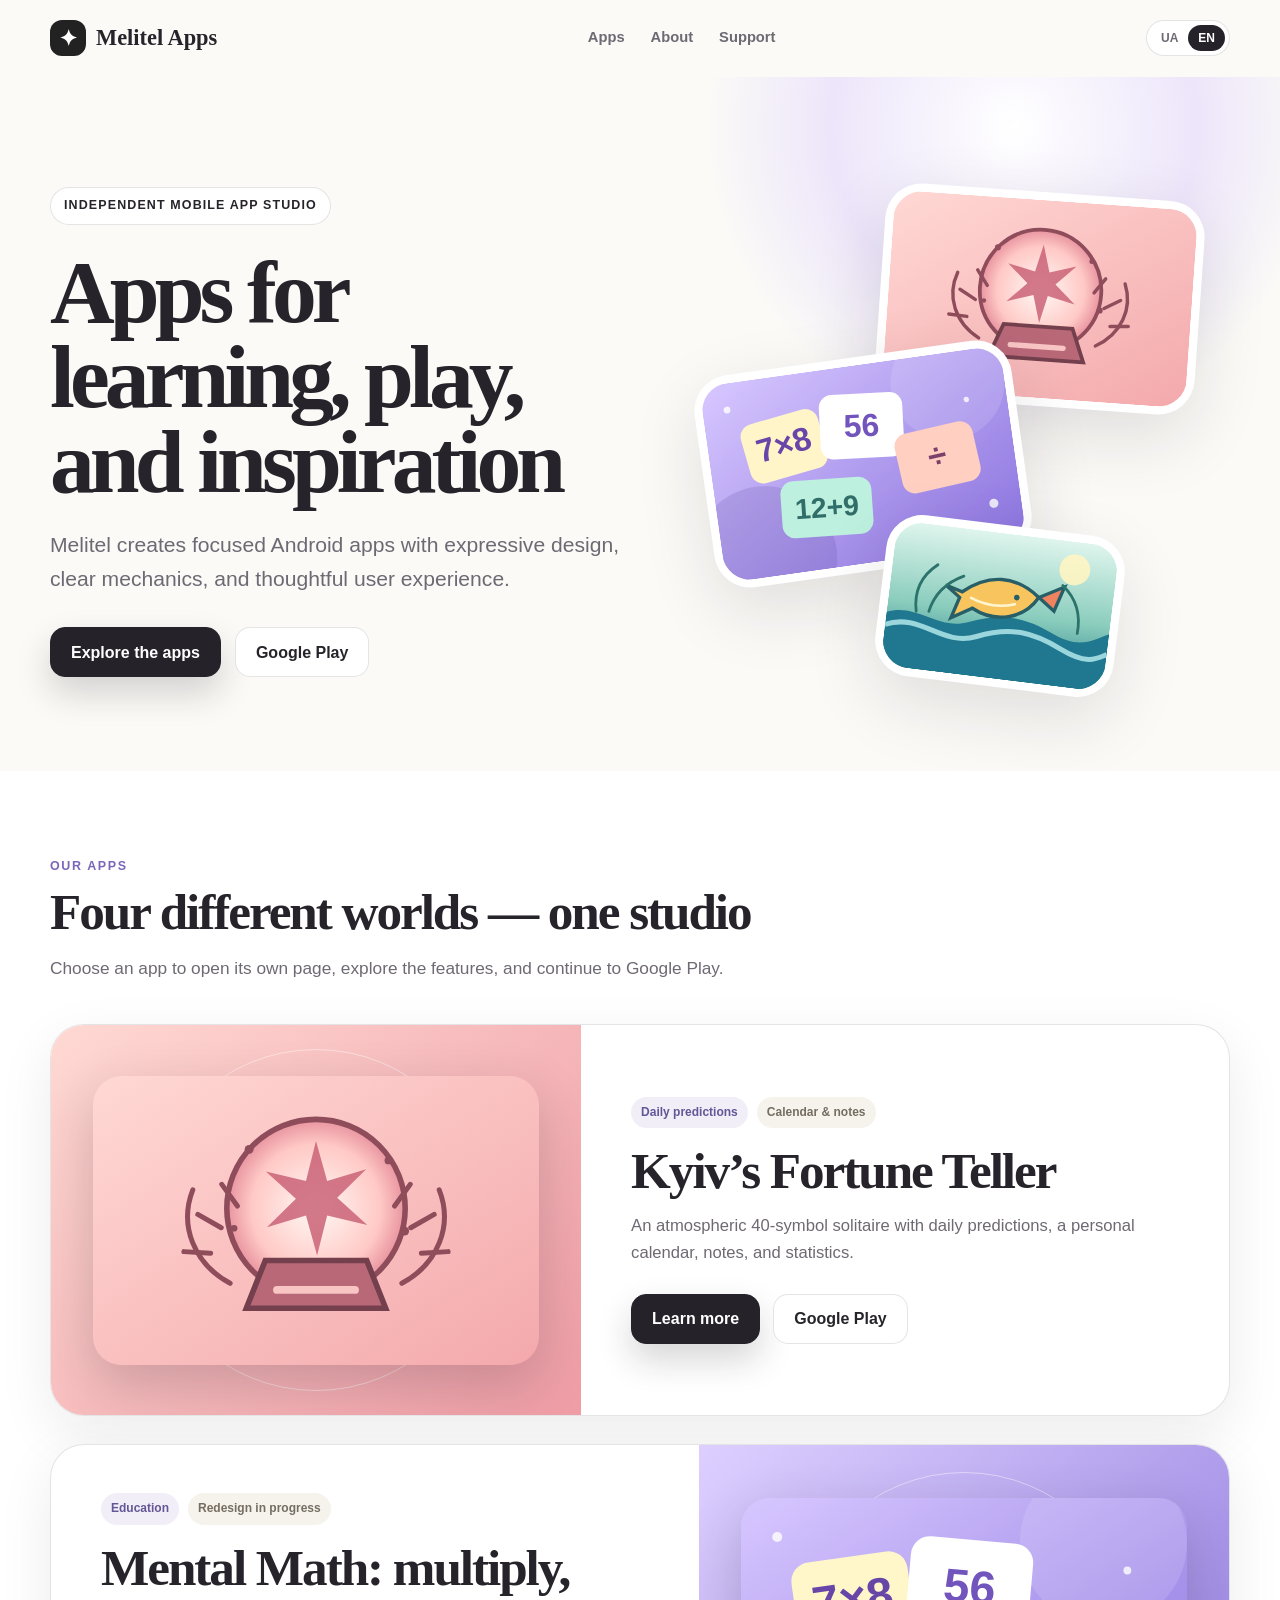
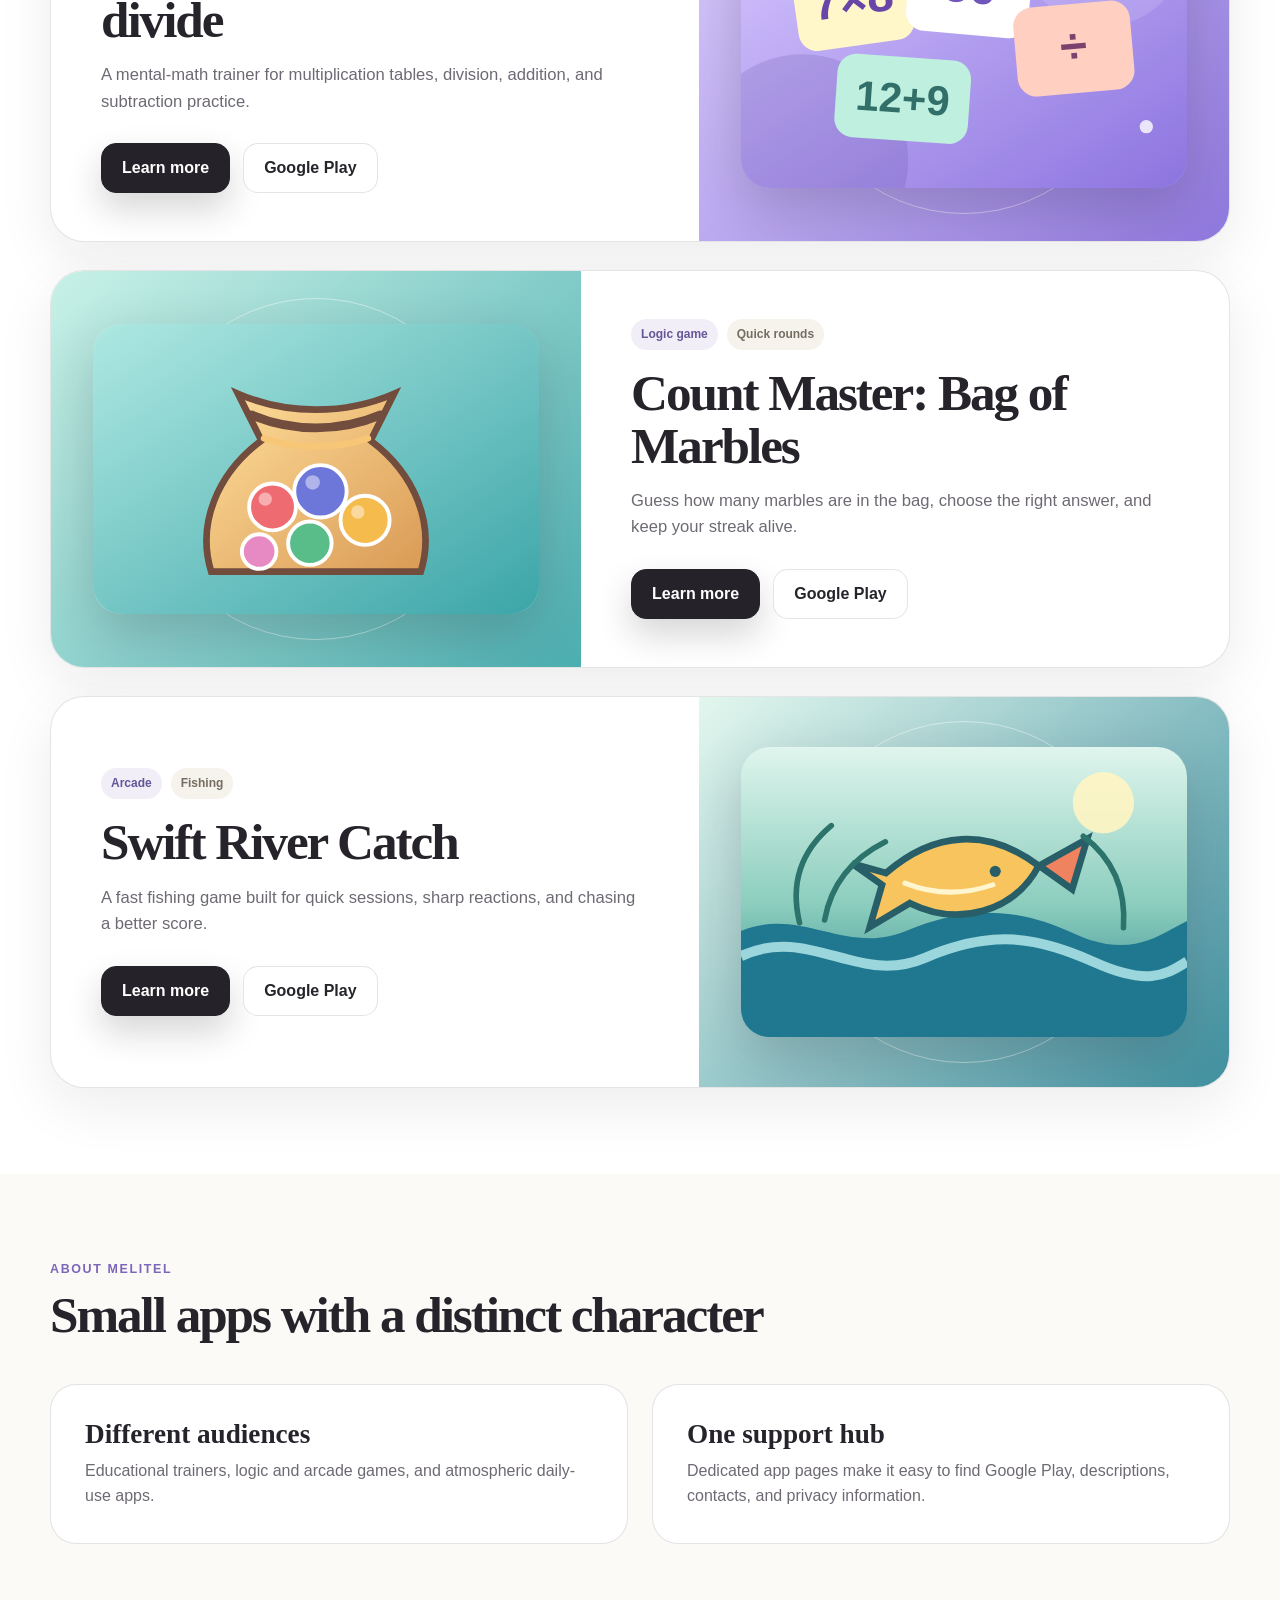
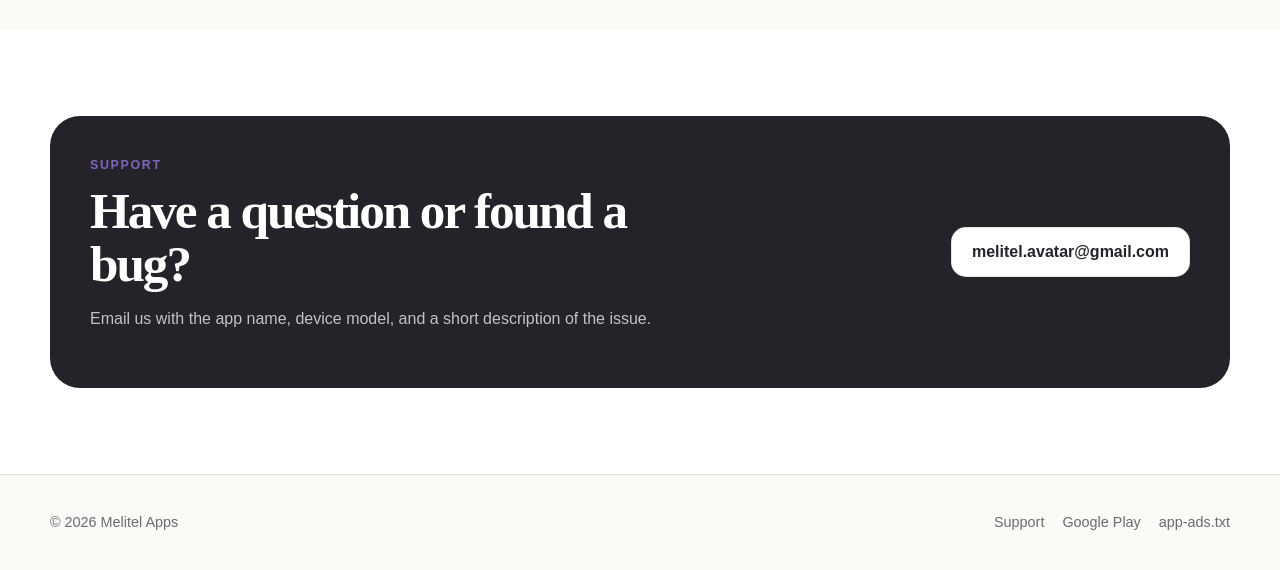
==== index.html @ 42ecc59a "Initial commit" ====
<!doctype html><html lang="uk"><head><meta charset="utf-8"><meta name="viewport" content="width=device-width,initial-scale=1"><meta name="theme-color" content="#fbfaf7"><meta name="description" content="Melitel Apps — мобільні застосунки та ігри для навчання, відпочинку й щоденних ритуалів."><meta property="og:title" content="Melitel Apps"><meta property="og:description" content="Застосунки й ігри для навчання, логіки, натхнення та коротких перерв."><meta property="og:type" content="website"><meta property="og:url" content="https://melitel.github.io/"><title>Melitel Apps</title><link rel="stylesheet" href="styles.css"><script defer src="script.js"></script></head><body data-page="home"><a class="skip-link" href="#main">До вмісту</a><header class="site-header"><div class="container header-inner"><a class="brand" href="./"><span class="brand-mark">✦</span><span>Melitel Apps</span></a><nav class="main-nav"><a href="#apps" data-uk="Застосунки" data-en="Apps">Застосунки</a><a href="#about" data-uk="Про студію" data-en="About">Про студію</a><a href="#support" data-uk="Підтримка" data-en="Support">Підтримка</a></nav><div class="lang-switch"><button class="lang-button is-active" data-set-lang="uk">UA</button><button class="lang-button" data-set-lang="en">EN</button></div></div></header><main id="main"><section class="hero"><div class="container hero-grid"><div class="reveal"><span class="eyebrow" data-uk="Незалежна студія мобільних застосунків" data-en="Independent mobile app studio">Незалежна студія мобільних застосунків</span><h1 data-uk="Застосунки для навчання, гри й натхнення" data-en="Apps for learning, play, and inspiration">Застосунки для навчання, гри й натхнення</h1><p class="hero-lead" data-uk="Melitel створює невеликі Android-застосунки з виразним дизайном, зрозумілими механіками та турботою про користувача." data-en="Melitel creates focused Android apps with expressive design, clear mechanics, and thoughtful user experience.">Melitel створює невеликі Android-застосунки з виразним дизайном, зрозумілими механіками та турботою про користувача.</p><div class="hero-actions"><a class="button primary" href="#apps" data-uk="Переглянути застосунки" data-en="Explore the apps">Переглянути застосунки</a><a class="button" href="https://play.google.com/store/apps/developer?id=Melitel" target="_blank" rel="noopener">Google Play</a></div></div><div class="hero-art reveal"><div class="art-stack"><div class="art-card one"><img src="assets/illustrations/fortune.svg" alt=""></div><div class="art-card two"><img src="assets/illustrations/math.svg" alt=""></div><div class="art-card three"><img src="assets/illustrations/river.svg" alt=""></div></div></div></div></section><section class="section alt" id="apps"><div class="container"><div class="section-head reveal"><span class="kicker" data-uk="Наші застосунки" data-en="Our apps">Наші застосунки</span><h2 data-uk="Чотири різні світи — одна студія" data-en="Four different worlds — one studio">Чотири різні світи — одна студія</h2><p data-uk="Оберіть застосунок, щоб відкрити його окрему сторінку, дізнатися про можливості й перейти до Google Play." data-en="Choose an app to open its own page, explore the features, and continue to Google Play.">Оберіть застосунок, щоб відкрити його окрему сторінку, дізнатися про можливості й перейти до Google Play.</p></div><div class="apps-list">
<article class="app-banner fortune reveal"><div class="banner-art"><img src="assets/illustrations/fortune.svg" alt="Ілюстрація Київської ворожeї"></div><div class="banner-copy"><div class="app-meta"><span class="pill" data-uk="Передбачення" data-en="Daily predictions">Передбачення</span><span class="pill soft" data-uk="Календар і нотатки" data-en="Calendar & notes">Календар і нотатки</span></div><h3 data-uk="Київська ворожея" data-en="Kyiv’s Fortune Teller">Київська ворожея</h3><p data-uk="Атмосферний пасьянс із 40 символами, щоденними передбаченнями, особистим календарем і статистикою." data-en="An atmospheric 40-symbol solitaire with daily predictions, a personal calendar, notes, and statistics.">Атмосферний пасьянс із 40 символами, щоденними передбаченнями, особистим календарем і статистикою.</p><div class="banner-links"><a class="button primary" href="apps/kyiv-fortune/" data-uk="Детальніше" data-en="Learn more">Детальніше</a><a class="button" href="https://play.google.com/store/apps/details?id=com.Bursuk.KyivsFortuneTeller" target="_blank" rel="noopener">Google Play</a></div></div></article>
<article class="app-banner math reveal"><div class="banner-art"><img src="assets/illustrations/math.svg" alt="Ілюстрація математичного тренажера"></div><div class="banner-copy"><div class="app-meta"><span class="pill" data-uk="Освіта" data-en="Education">Освіта</span><span class="pill soft" data-uk="Редизайн у роботі" data-en="Redesign in progress">Редизайн у роботі</span></div><h3 data-uk="Математика: множення, ділення" data-en="Mental Math: multiply, divide">Математика: множення, ділення</h3><p data-uk="Тренажер усного рахунку для вивчення таблиці множення, ділення, додавання та віднімання." data-en="A mental-math trainer for multiplication tables, division, addition, and subtraction practice.">Тренажер усного рахунку для вивчення таблиці множення, ділення, додавання та віднімання.</p><div class="banner-links"><a class="button primary" href="apps/mental-math/" data-uk="Детальніше" data-en="Learn more">Детальніше</a><a class="button" href="https://play.google.com/store/apps/details?id=math.app" target="_blank" rel="noopener">Google Play</a></div></div></article>
<article class="app-banner count reveal"><div class="banner-art"><img src="assets/illustrations/count.svg" alt="Ілюстрація мішечка з кульками"></div><div class="banner-copy"><div class="app-meta"><span class="pill" data-uk="Логічна гра" data-en="Logic game">Логічна гра</span><span class="pill soft" data-uk="Короткі раунди" data-en="Quick rounds">Короткі раунди</span></div><h3>Count Master: Bag of Marbles</h3><p data-uk="Вгадайте кількість кульок у мішечку, оберіть правильну відповідь і підтримуйте серію без помилок." data-en="Guess how many marbles are in the bag, choose the right answer, and keep your streak alive.">Вгадайте кількість кульок у мішечку, оберіть правильну відповідь і підтримуйте серію без помилок.</p><div class="banner-links"><a class="button primary" href="apps/count-master/" data-uk="Детальніше" data-en="Learn more">Детальніше</a><a class="button" href="https://play.google.com/store/apps/details?id=com.CountMaster.app.CountMasterBagofMarbles" target="_blank" rel="noopener">Google Play</a></div></div></article>
<article class="app-banner river reveal"><div class="banner-art"><img src="assets/illustrations/river.svg" alt="Ілюстрація риби над річкою"></div><div class="banner-copy"><div class="app-meta"><span class="pill" data-uk="Аркада" data-en="Arcade">Аркада</span><span class="pill soft" data-uk="Риболовля" data-en="Fishing">Риболовля</span></div><h3>Swift River Catch</h3><p data-uk="Динамічна риболовна гра для коротких сесій, швидкої реакції та полювання за кращим результатом." data-en="A fast fishing game built for quick sessions, sharp reactions, and chasing a better score.">Динамічна риболовна гра для коротких сесій, швидкої реакції та полювання за кращим результатом.</p><div class="banner-links"><a class="button primary" href="apps/swift-river-catch/" data-uk="Детальніше" data-en="Learn more">Детальніше</a><a class="button" href="https://play.google.com/store/apps/details?id=com.MelitelApps.SwiftRiverCatch" target="_blank" rel="noopener">Google Play</a></div></div></article>
</div></div></section><section class="section" id="about"><div class="container"><div class="section-head reveal"><span class="kicker" data-uk="Про Melitel" data-en="About Melitel">Про Melitel</span><h2 data-uk="Невеликі застосунки з власним характером" data-en="Small apps with a distinct character">Невеликі застосунки з власним характером</h2></div><div class="about-grid"><article class="info-card reveal"><h3 data-uk="Різні аудиторії" data-en="Different audiences">Різні аудиторії</h3><p data-uk="Освітні тренажери, логічні й аркадні ігри та атмосферні щоденні застосунки." data-en="Educational trainers, logic and arcade games, and atmospheric daily-use apps.">Освітні тренажери, логічні й аркадні ігри та атмосферні щоденні застосунки.</p></article><article class="info-card reveal"><h3 data-uk="Єдина точка підтримки" data-en="One support hub">Єдина точка підтримки</h3><p data-uk="Окремі сторінки застосунків допомагають швидко знайти Google Play, опис, контакти й політику конфіденційності." data-en="Dedicated app pages make it easy to find Google Play, descriptions, contacts, and privacy information.">Окремі сторінки застосунків допомагають швидко знайти Google Play, опис, контакти й політику конфіденційності.</p></article></div></div></section><section class="section alt" id="support"><div class="container"><div class="support-card reveal"><div><span class="kicker" data-uk="Підтримка" data-en="Support">Підтримка</span><h2 data-uk="Маєте запитання або знайшли помилку?" data-en="Have a question or found a bug?">Маєте запитання або знайшли помилку?</h2><p data-uk="Напишіть нам і вкажіть назву застосунку, модель пристрою та короткий опис ситуації." data-en="Email us with the app name, device model, and a short description of the issue.">Напишіть нам і вкажіть назву застосунку, модель пристрою та короткий опис ситуації.</p></div><div class="support-actions"><a class="button" href="mailto:melitel.avatar@gmail.com">melitel.avatar@gmail.com</a></div></div></div></section></main><footer class="site-footer"><div class="container footer-inner"><span>© <span data-year></span> Melitel Apps</span><div class="footer-links"><a href="mailto:melitel.avatar@gmail.com" data-uk="Підтримка" data-en="Support">Підтримка</a><a href="https://play.google.com/store/apps/developer?id=Melitel" target="_blank" rel="noopener">Google Play</a><a href="./app-ads.txt">app-ads.txt</a></div></div></footer></body></html>
---- styles.css ----
:root{--bg:#fbfaf7;--paper:#fff;--ink:#26242a;--muted:#6e6973;--line:rgba(38,36,42,.12);--shadow:0 24px 70px rgba(32,27,35,.12);--radius:28px;--container:1180px;--sans:Inter,ui-sans-serif,-apple-system,BlinkMacSystemFont,"Segoe UI",sans-serif;--serif:Georgia,"Times New Roman",serif}
*{box-sizing:border-box}html{scroll-behavior:smooth}body{margin:0;background:var(--bg);color:var(--ink);font-family:var(--sans);line-height:1.6;overflow-x:hidden}img{display:block;max-width:100%}a{color:inherit}.container{width:min(var(--container),calc(100% - 40px));margin:auto}.skip-link{position:fixed;top:-100px;left:18px;z-index:999;padding:10px 14px;border-radius:10px;background:#1d1c21;color:#fff}.skip-link:focus{top:18px}.site-header{position:sticky;top:0;z-index:100;border-bottom:1px solid transparent;transition:.25s}.site-header.is-scrolled{background:rgba(251,250,247,.9);border-color:var(--line);backdrop-filter:blur(18px);box-shadow:0 10px 35px rgba(30,27,35,.06)}.header-inner{min-height:76px;display:flex;align-items:center;justify-content:space-between;gap:24px}.brand{display:flex;align-items:center;gap:10px;font:700 1.4rem var(--serif);text-decoration:none}.brand-mark{display:grid;place-items:center;width:36px;height:36px;border-radius:12px;background:#222;color:#fff}.main-nav{display:flex;gap:26px;align-items:center}.main-nav a{text-decoration:none;font-size:.92rem;font-weight:700;color:var(--muted)}.main-nav a:hover{color:var(--ink)}.lang-switch{display:flex;padding:4px;border:1px solid var(--line);background:#fff;border-radius:999px}.lang-button{border:0;background:transparent;padding:6px 10px;border-radius:999px;font-weight:800;font-size:.75rem;cursor:pointer;color:var(--muted)}.lang-button.is-active{background:#252329;color:#fff}.hero{position:relative;padding:100px 0 84px;overflow:hidden}.hero:before{content:"";position:absolute;inset:-260px auto auto 55%;width:620px;height:620px;border-radius:50%;background:radial-gradient(circle,#fff 0,rgba(220,205,255,.45) 42%,transparent 70%)}.hero-grid{position:relative;display:grid;grid-template-columns:1.05fr .95fr;gap:70px;align-items:center}.eyebrow{display:inline-flex;align-items:center;gap:9px;padding:8px 13px;border-radius:999px;background:#fff;border:1px solid var(--line);font-size:.78rem;font-weight:800;text-transform:uppercase;letter-spacing:.09em}.hero h1{font:600 clamp(3.4rem,7vw,6.6rem)/.95 var(--serif);letter-spacing:-.055em;margin:24px 0}.hero-lead{font-size:clamp(1.08rem,1.8vw,1.32rem);color:var(--muted);max-width:680px;margin:0}.hero-actions{display:flex;flex-wrap:wrap;gap:14px;margin-top:32px}.button{display:inline-flex;align-items:center;justify-content:center;gap:10px;min-height:50px;padding:11px 20px;border-radius:15px;text-decoration:none;font-weight:800;border:1px solid var(--line);background:#fff}.button.primary{background:#252329;color:#fff;border-color:#252329;box-shadow:0 16px 34px rgba(30,27,35,.18)}.button:hover{transform:translateY(-2px)}.hero-art{position:relative;min-height:510px}.art-stack{position:absolute;inset:0}.art-card{position:absolute;width:320px;border-radius:36px;box-shadow:var(--shadow);overflow:hidden;border:8px solid rgba(255,255,255,.9);background:#fff}.art-card img{width:100%;aspect-ratio:800/520;object-fit:cover}.art-card.one{top:15px;right:30px;transform:rotate(4deg)}.art-card.two{top:180px;left:0;transform:rotate(-8deg)}.art-card.three{bottom:0;right:110px;width:240px;transform:rotate(7deg)}.section{padding:86px 0}.section.alt{background:#fff}.section-head{max-width:760px;margin-bottom:42px}.kicker{display:block;margin-bottom:9px;font-size:.78rem;font-weight:900;text-transform:uppercase;letter-spacing:.13em;color:#7b66ba}.section h2{font:600 clamp(2.4rem,4vw,4.4rem)/1.03 var(--serif);letter-spacing:-.04em;margin:0 0 16px}.section-head p{font-size:1.08rem;color:var(--muted);margin:0}.apps-list{display:grid;gap:28px}.app-banner{position:relative;min-height:390px;display:grid;grid-template-columns:.9fr 1.1fr;align-items:stretch;border-radius:34px;overflow:hidden;background:#fff;border:1px solid var(--line);box-shadow:0 18px 55px rgba(30,27,35,.08)}.app-banner:nth-child(even){grid-template-columns:1.1fr .9fr}.app-banner:nth-child(even) .banner-art{order:2}.banner-art{position:relative;min-height:390px;padding:28px;display:grid;place-items:center;overflow:hidden}.banner-art:after{content:"";position:absolute;width:340px;height:340px;border-radius:50%;border:1px solid rgba(255,255,255,.45)}.banner-art img{position:relative;z-index:2;width:min(520px,94%);border-radius:28px;box-shadow:0 20px 55px rgba(30,27,35,.2)}.banner-copy{padding:48px 50px;display:flex;flex-direction:column;justify-content:center}.app-meta{display:flex;gap:9px;flex-wrap:wrap;margin-bottom:17px}.pill{padding:6px 10px;border-radius:999px;background:#f1eef8;font-size:.75rem;font-weight:900;color:#655696}.pill.soft{background:#f6f3ed;color:#756d62}.banner-copy h3{font:600 clamp(2.25rem,4vw,4rem)/1.02 var(--serif);letter-spacing:-.04em;margin:0 0 16px}.banner-copy p{color:var(--muted);font-size:1.04rem;max-width:620px;margin:0}.banner-links{display:flex;gap:13px;flex-wrap:wrap;margin-top:28px}.fortune .banner-art,.theme-fortune .app-hero-art{background:linear-gradient(135deg,#ffd9d3,#ef9ca5)}.math .banner-art,.theme-math .app-hero-art{background:linear-gradient(135deg,#ddd0ff,#8f78dd)}.count .banner-art,.theme-count .app-hero-art{background:linear-gradient(135deg,#c8f1e7,#4caeb0)}.river .banner-art,.theme-river .app-hero-art{background:linear-gradient(135deg,#e2f7ee,#4090a0)}.about-grid{display:grid;grid-template-columns:1fr 1fr;gap:24px}.info-card{padding:34px;border-radius:26px;background:#fff;border:1px solid var(--line)}.info-card h3{font:600 1.7rem var(--serif);margin:0 0 8px}.info-card p{color:var(--muted);margin:0}.site-footer{padding:36px 0;border-top:1px solid var(--line)}.footer-inner{display:flex;justify-content:space-between;align-items:center;gap:22px;color:var(--muted);font-size:.9rem}.footer-links{display:flex;gap:18px;flex-wrap:wrap}.footer-links a{text-decoration:none}.reveal{opacity:0;transform:translateY(18px);transition:opacity .65s ease,transform .65s ease}.reveal.is-visible{opacity:1;transform:none}
/* App detail pages */
.app-hero{padding:72px 0 70px}.app-hero-grid{display:grid;grid-template-columns:1fr 1fr;gap:64px;align-items:center}.back-link{display:inline-flex;gap:7px;text-decoration:none;color:var(--muted);font-weight:800;margin-bottom:28px}.app-icon-row{display:flex;align-items:center;gap:15px}.mini-icon{width:78px;height:78px;border-radius:22px;object-fit:cover;box-shadow:0 14px 30px rgba(30,27,35,.12);background:#fff}.app-hero h1{font:600 clamp(3.1rem,6vw,6rem)/.95 var(--serif);letter-spacing:-.052em;margin:20px 0}.app-hero p{font-size:1.12rem;color:var(--muted);max-width:650px}.app-hero-art{min-height:480px;border-radius:38px;display:grid;place-items:center;padding:34px;overflow:hidden;box-shadow:var(--shadow)}.app-hero-art img{width:min(600px,100%);border-radius:28px;box-shadow:0 22px 50px rgba(30,27,35,.24)}.feature-grid{display:grid;grid-template-columns:repeat(3,1fr);gap:20px}.feature{padding:28px;border-radius:24px;background:#fff;border:1px solid var(--line)}.feature b{display:block;font:600 1.38rem var(--serif);margin:10px 0 8px}.feature p{margin:0;color:var(--muted)}.feature-symbol{font-size:1.7rem}.screen-grid{display:grid;grid-template-columns:repeat(5,1fr);gap:16px;align-items:start}.screen-grid img{width:100%;border-radius:20px;border:6px solid #fff;box-shadow:0 14px 36px rgba(30,27,35,.15)}.notice{padding:24px 28px;border-radius:22px;background:#f3efff;border:1px solid #d9cff8;color:#564b76}.notice strong{display:block;margin-bottom:5px}.mockup-grid{display:grid;grid-template-columns:repeat(3,1fr);gap:20px}.mock-panel{min-height:250px;border-radius:25px;padding:28px;color:#fff;display:flex;flex-direction:column;justify-content:flex-end;box-shadow:0 18px 48px rgba(30,27,35,.14)}.mock-panel h3{font:600 1.7rem var(--serif);margin:0 0 7px}.mock-panel p{margin:0;color:rgba(255,255,255,.84)}.theme-math .mock-panel{background:linear-gradient(145deg,#5a429e,#9d82e6)}.theme-count .mock-panel{background:linear-gradient(145deg,#226f78,#55b8ae)}.theme-river .mock-panel{background:linear-gradient(145deg,#1d6478,#51a79a)}.support-card{display:grid;grid-template-columns:1.1fr .9fr;gap:30px;align-items:center;padding:40px;border-radius:30px;background:#252329;color:#fff}.support-card h2{color:#fff}.support-card p{color:rgba(255,255,255,.72)}.support-actions{display:flex;justify-content:flex-end;gap:12px;flex-wrap:wrap}.support-actions .button{background:#fff;color:#252329}.support-actions .button.ghost{background:transparent;color:#fff;border-color:rgba(255,255,255,.25)}
@media(max-width:920px){.main-nav{display:none}.hero-grid,.app-hero-grid,.about-grid,.support-card{grid-template-columns:1fr}.hero{padding-top:60px}.hero-art{min-height:440px}.app-banner,.app-banner:nth-child(even){grid-template-columns:1fr}.app-banner:nth-child(even) .banner-art{order:0}.banner-art{min-height:310px}.feature-grid,.mockup-grid{grid-template-columns:1fr 1fr}.screen-grid{grid-template-columns:repeat(3,1fr)}.support-actions{justify-content:flex-start}}
@media(max-width:620px){.container{width:min(100% - 24px,var(--container))}.header-inner{min-height:66px}.hero{padding:55px 0 60px}.hero h1{font-size:3.4rem}.hero-art{min-height:330px}.art-card{width:220px}.art-card.one{right:5px}.art-card.two{top:140px}.art-card.three{width:170px;right:45px}.section{padding:64px 0}.banner-copy{padding:32px 25px}.banner-art{padding:18px;min-height:245px}.feature-grid,.mockup-grid{grid-template-columns:1fr}.screen-grid{grid-template-columns:repeat(2,1fr)}.footer-inner{align-items:flex-start;flex-direction:column}.app-hero{padding-top:45px}.app-hero-art{min-height:300px;padding:18px}.support-card{padding:28px}.language-switch{margin-left:auto}}
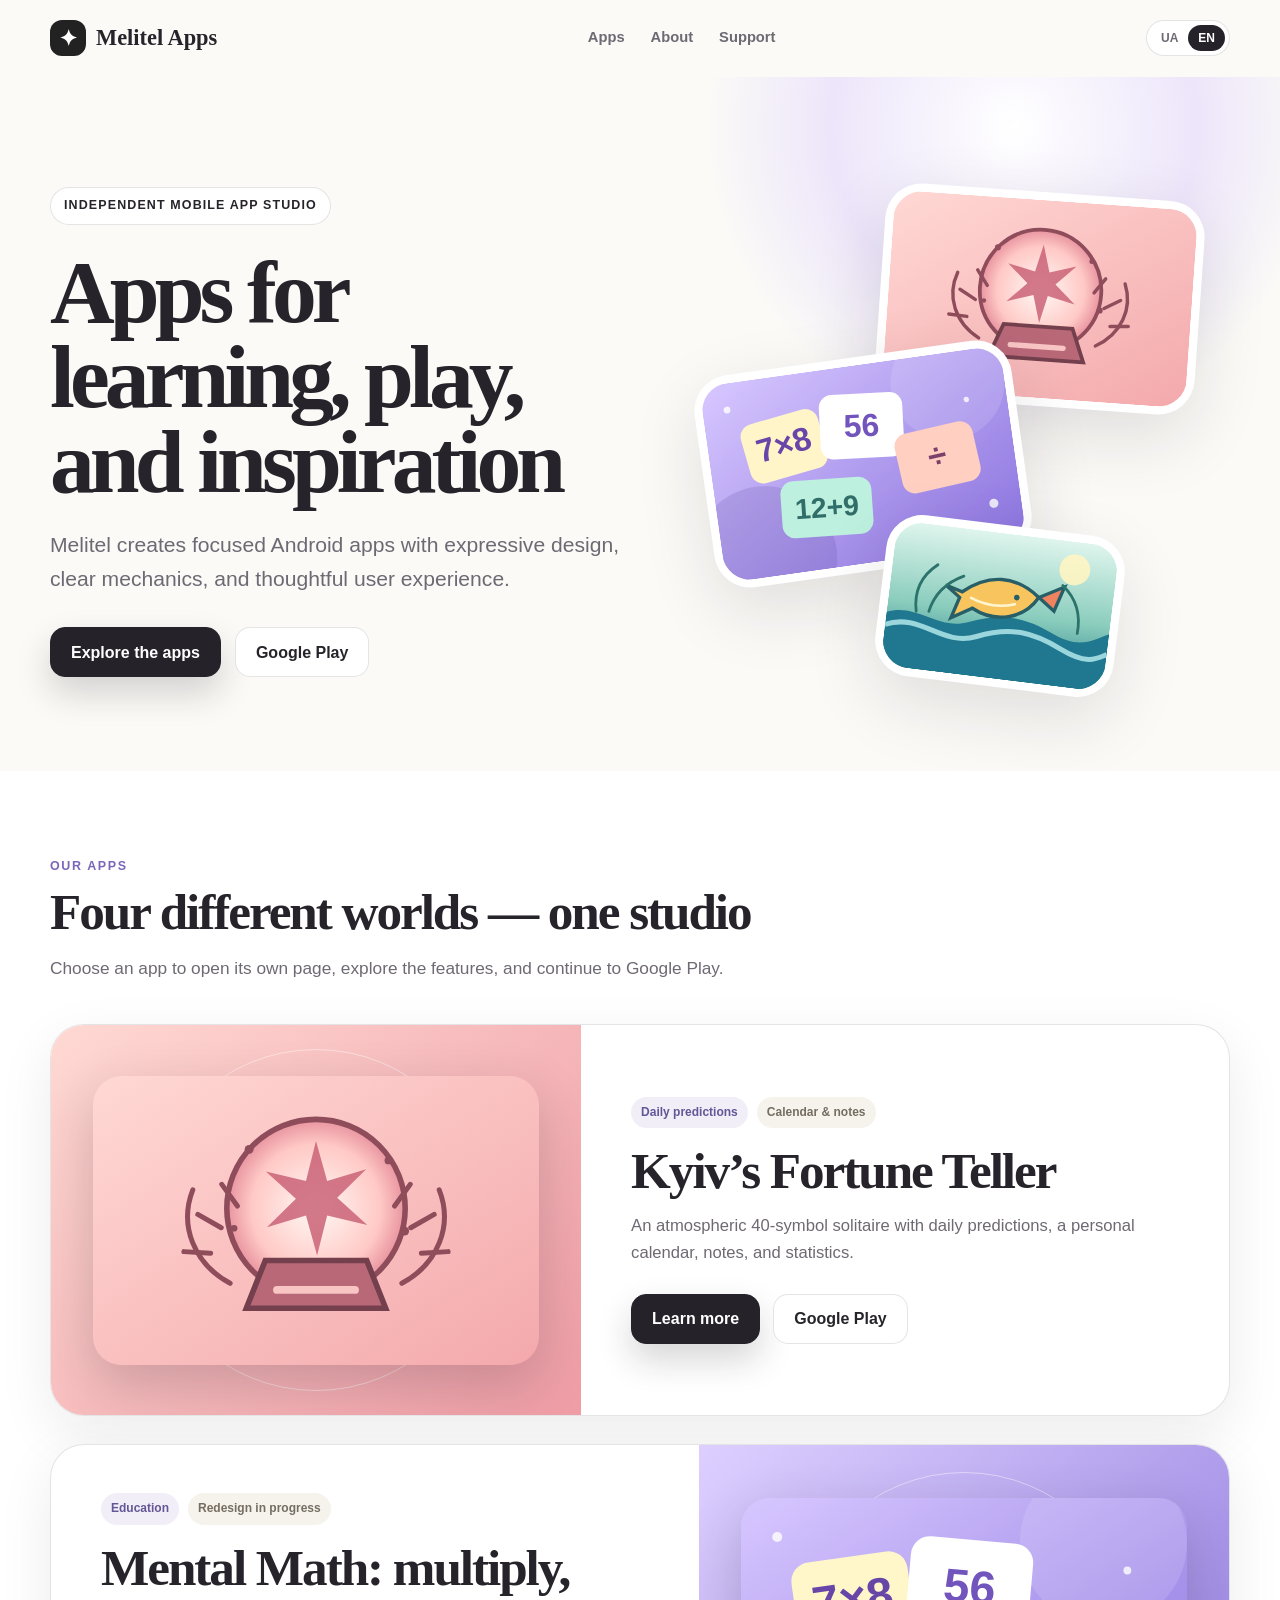
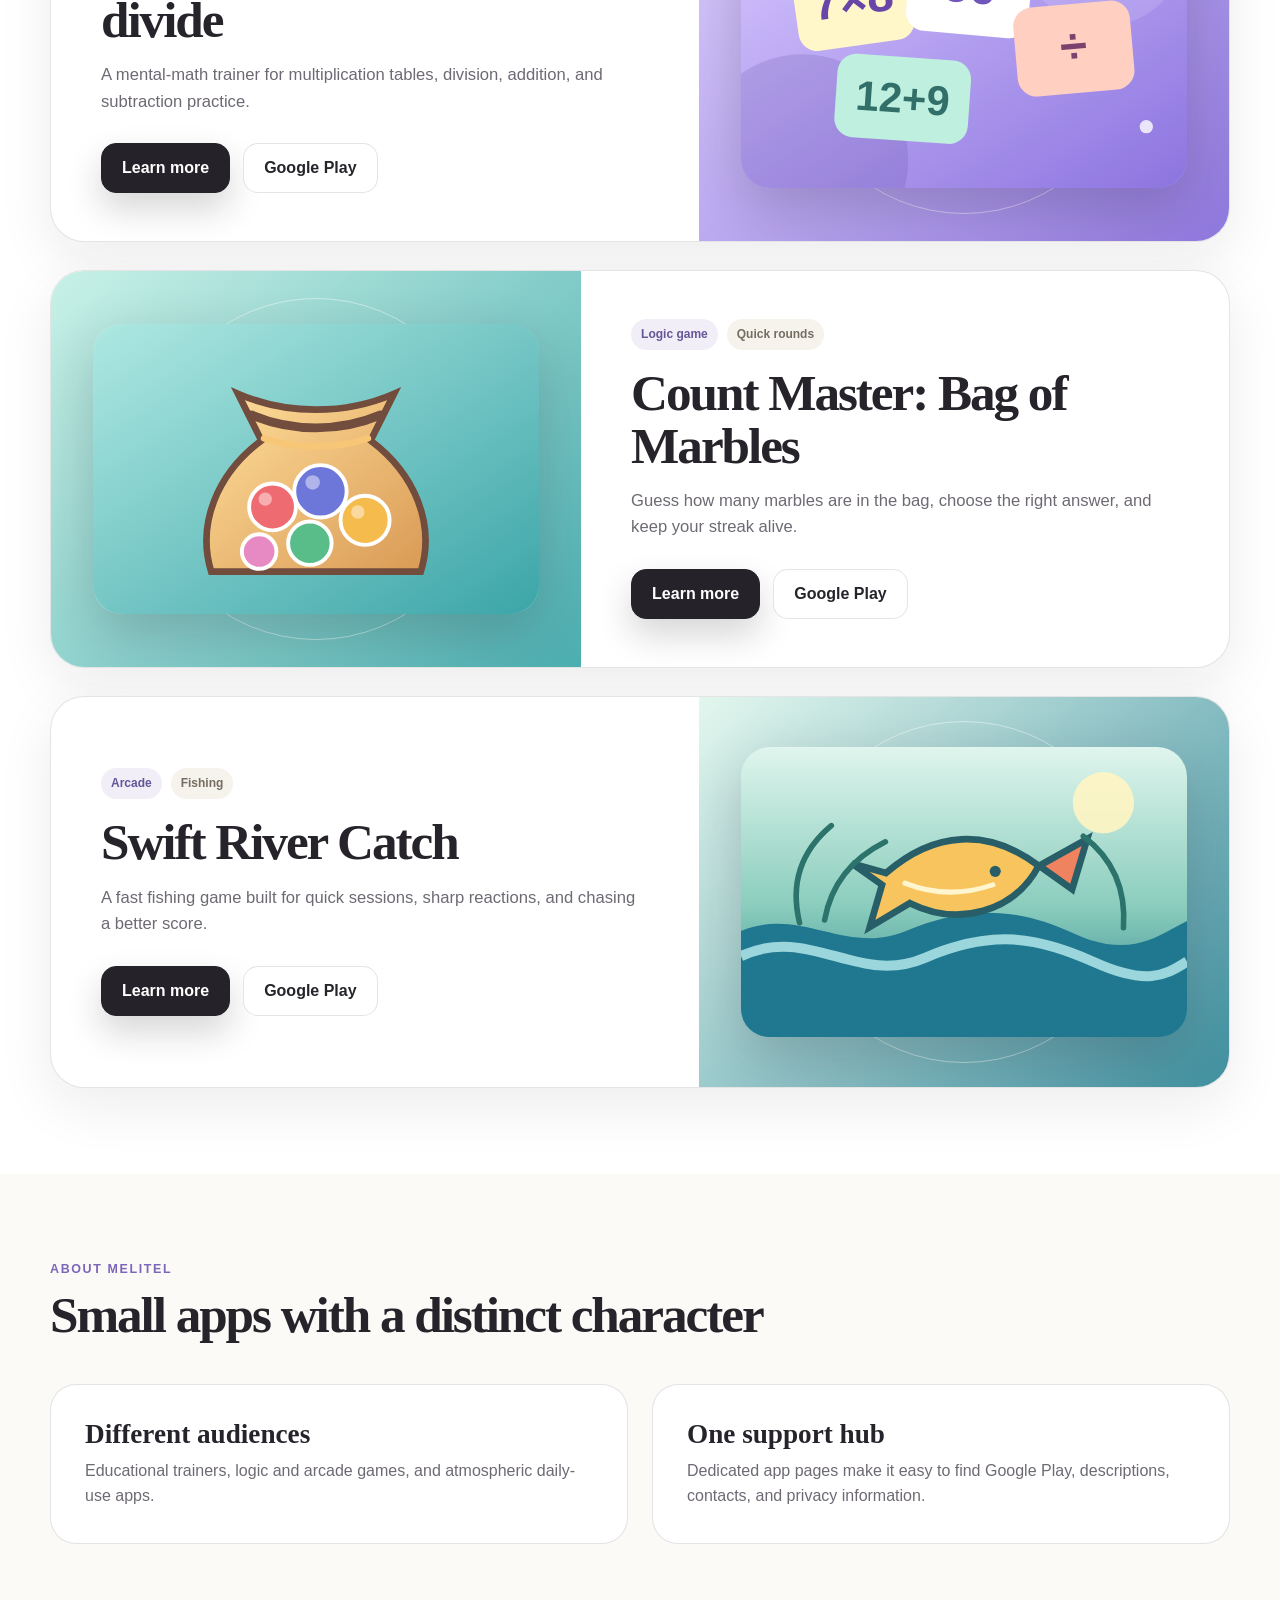
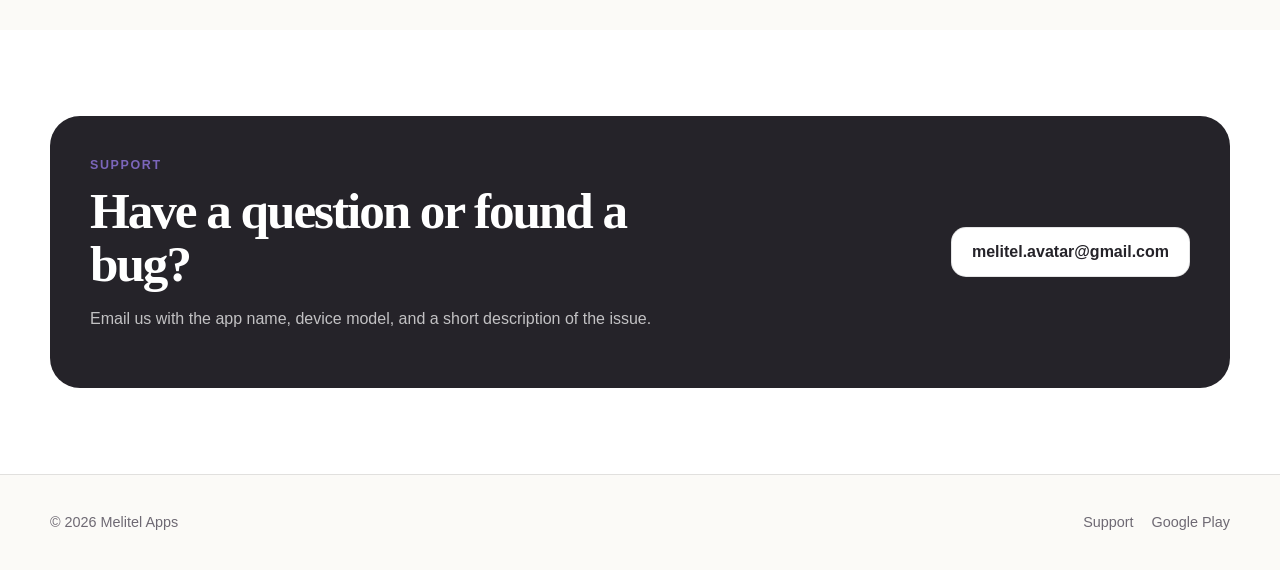
==== commit bd4bac40: "Update index.html" ====
--- a/index.html
+++ b/index.html
@@ -3,4 +3,4 @@
 <article class="app-banner math reveal"><div class="banner-art"><img src="assets/illustrations/math.svg" alt="Ілюстрація математичного тренажера"></div><div class="banner-copy"><div class="app-meta"><span class="pill" data-uk="Освіта" data-en="Education">Освіта</span><span class="pill soft" data-uk="Редизайн у роботі" data-en="Redesign in progress">Редизайн у роботі</span></div><h3 data-uk="Математика: множення, ділення" data-en="Mental Math: multiply, divide">Математика: множення, ділення</h3><p data-uk="Тренажер усного рахунку для вивчення таблиці множення, ділення, додавання та віднімання." data-en="A mental-math trainer for multiplication tables, division, addition, and subtraction practice.">Тренажер усного рахунку для вивчення таблиці множення, ділення, додавання та віднімання.</p><div class="banner-links"><a class="button primary" href="apps/mental-math/" data-uk="Детальніше" data-en="Learn more">Детальніше</a><a class="button" href="https://play.google.com/store/apps/details?id=math.app" target="_blank" rel="noopener">Google Play</a></div></div></article>
 <article class="app-banner count reveal"><div class="banner-art"><img src="assets/illustrations/count.svg" alt="Ілюстрація мішечка з кульками"></div><div class="banner-copy"><div class="app-meta"><span class="pill" data-uk="Логічна гра" data-en="Logic game">Логічна гра</span><span class="pill soft" data-uk="Короткі раунди" data-en="Quick rounds">Короткі раунди</span></div><h3>Count Master: Bag of Marbles</h3><p data-uk="Вгадайте кількість кульок у мішечку, оберіть правильну відповідь і підтримуйте серію без помилок." data-en="Guess how many marbles are in the bag, choose the right answer, and keep your streak alive.">Вгадайте кількість кульок у мішечку, оберіть правильну відповідь і підтримуйте серію без помилок.</p><div class="banner-links"><a class="button primary" href="apps/count-master/" data-uk="Детальніше" data-en="Learn more">Детальніше</a><a class="button" href="https://play.google.com/store/apps/details?id=com.CountMaster.app.CountMasterBagofMarbles" target="_blank" rel="noopener">Google Play</a></div></div></article>
 <article class="app-banner river reveal"><div class="banner-art"><img src="assets/illustrations/river.svg" alt="Ілюстрація риби над річкою"></div><div class="banner-copy"><div class="app-meta"><span class="pill" data-uk="Аркада" data-en="Arcade">Аркада</span><span class="pill soft" data-uk="Риболовля" data-en="Fishing">Риболовля</span></div><h3>Swift River Catch</h3><p data-uk="Динамічна риболовна гра для коротких сесій, швидкої реакції та полювання за кращим результатом." data-en="A fast fishing game built for quick sessions, sharp reactions, and chasing a better score.">Динамічна риболовна гра для коротких сесій, швидкої реакції та полювання за кращим результатом.</p><div class="banner-links"><a class="button primary" href="apps/swift-river-catch/" data-uk="Детальніше" data-en="Learn more">Детальніше</a><a class="button" href="https://play.google.com/store/apps/details?id=com.MelitelApps.SwiftRiverCatch" target="_blank" rel="noopener">Google Play</a></div></div></article>
-</div></div></section><section class="section" id="about"><div class="container"><div class="section-head reveal"><span class="kicker" data-uk="Про Melitel" data-en="About Melitel">Про Melitel</span><h2 data-uk="Невеликі застосунки з власним характером" data-en="Small apps with a distinct character">Невеликі застосунки з власним характером</h2></div><div class="about-grid"><article class="info-card reveal"><h3 data-uk="Різні аудиторії" data-en="Different audiences">Різні аудиторії</h3><p data-uk="Освітні тренажери, логічні й аркадні ігри та атмосферні щоденні застосунки." data-en="Educational trainers, logic and arcade games, and atmospheric daily-use apps.">Освітні тренажери, логічні й аркадні ігри та атмосферні щоденні застосунки.</p></article><article class="info-card reveal"><h3 data-uk="Єдина точка підтримки" data-en="One support hub">Єдина точка підтримки</h3><p data-uk="Окремі сторінки застосунків допомагають швидко знайти Google Play, опис, контакти й політику конфіденційності." data-en="Dedicated app pages make it easy to find Google Play, descriptions, contacts, and privacy information.">Окремі сторінки застосунків допомагають швидко знайти Google Play, опис, контакти й політику конфіденційності.</p></article></div></div></section><section class="section alt" id="support"><div class="container"><div class="support-card reveal"><div><span class="kicker" data-uk="Підтримка" data-en="Support">Підтримка</span><h2 data-uk="Маєте запитання або знайшли помилку?" data-en="Have a question or found a bug?">Маєте запитання або знайшли помилку?</h2><p data-uk="Напишіть нам і вкажіть назву застосунку, модель пристрою та короткий опис ситуації." data-en="Email us with the app name, device model, and a short description of the issue.">Напишіть нам і вкажіть назву застосунку, модель пристрою та короткий опис ситуації.</p></div><div class="support-actions"><a class="button" href="mailto:melitel.avatar@gmail.com">melitel.avatar@gmail.com</a></div></div></div></section></main><footer class="site-footer"><div class="container footer-inner"><span>© <span data-year></span> Melitel Apps</span><div class="footer-links"><a href="mailto:melitel.avatar@gmail.com" data-uk="Підтримка" data-en="Support">Підтримка</a><a href="https://play.google.com/store/apps/developer?id=Melitel" target="_blank" rel="noopener">Google Play</a><a href="./app-ads.txt">app-ads.txt</a></div></div></footer></body></html>+</div></div></section><section class="section" id="about"><div class="container"><div class="section-head reveal"><span class="kicker" data-uk="Про Melitel" data-en="About Melitel">Про Melitel</span><h2 data-uk="Невеликі застосунки з власним характером" data-en="Small apps with a distinct character">Невеликі застосунки з власним характером</h2></div><div class="about-grid"><article class="info-card reveal"><h3 data-uk="Різні аудиторії" data-en="Different audiences">Різні аудиторії</h3><p data-uk="Освітні тренажери, логічні й аркадні ігри та атмосферні щоденні застосунки." data-en="Educational trainers, logic and arcade games, and atmospheric daily-use apps.">Освітні тренажери, логічні й аркадні ігри та атмосферні щоденні застосунки.</p></article><article class="info-card reveal"><h3 data-uk="Єдина точка підтримки" data-en="One support hub">Єдина точка підтримки</h3><p data-uk="Окремі сторінки застосунків допомагають швидко знайти Google Play, опис, контакти й політику конфіденційності." data-en="Dedicated app pages make it easy to find Google Play, descriptions, contacts, and privacy information.">Окремі сторінки застосунків допомагають швидко знайти Google Play, опис, контакти й політику конфіденційності.</p></article></div></div></section><section class="section alt" id="support"><div class="container"><div class="support-card reveal"><div><span class="kicker" data-uk="Підтримка" data-en="Support">Підтримка</span><h2 data-uk="Маєте запитання або знайшли помилку?" data-en="Have a question or found a bug?">Маєте запитання або знайшли помилку?</h2><p data-uk="Напишіть нам і вкажіть назву застосунку, модель пристрою та короткий опис ситуації." data-en="Email us with the app name, device model, and a short description of the issue.">Напишіть нам і вкажіть назву застосунку, модель пристрою та короткий опис ситуації.</p></div><div class="support-actions"><a class="button" href="mailto:melitel.avatar@gmail.com">melitel.avatar@gmail.com</a></div></div></div></section></main><footer class="site-footer"><div class="container footer-inner"><span>© <span data-year></span> Melitel Apps</span><div class="footer-links"><a href="mailto:melitel.avatar@gmail.com" data-uk="Підтримка" data-en="Support">Підтримка</a><a href="https://play.google.com/store/apps/developer?id=Melitel" target="_blank" rel="noopener">Google Play</a></div></div></footer></body></html>
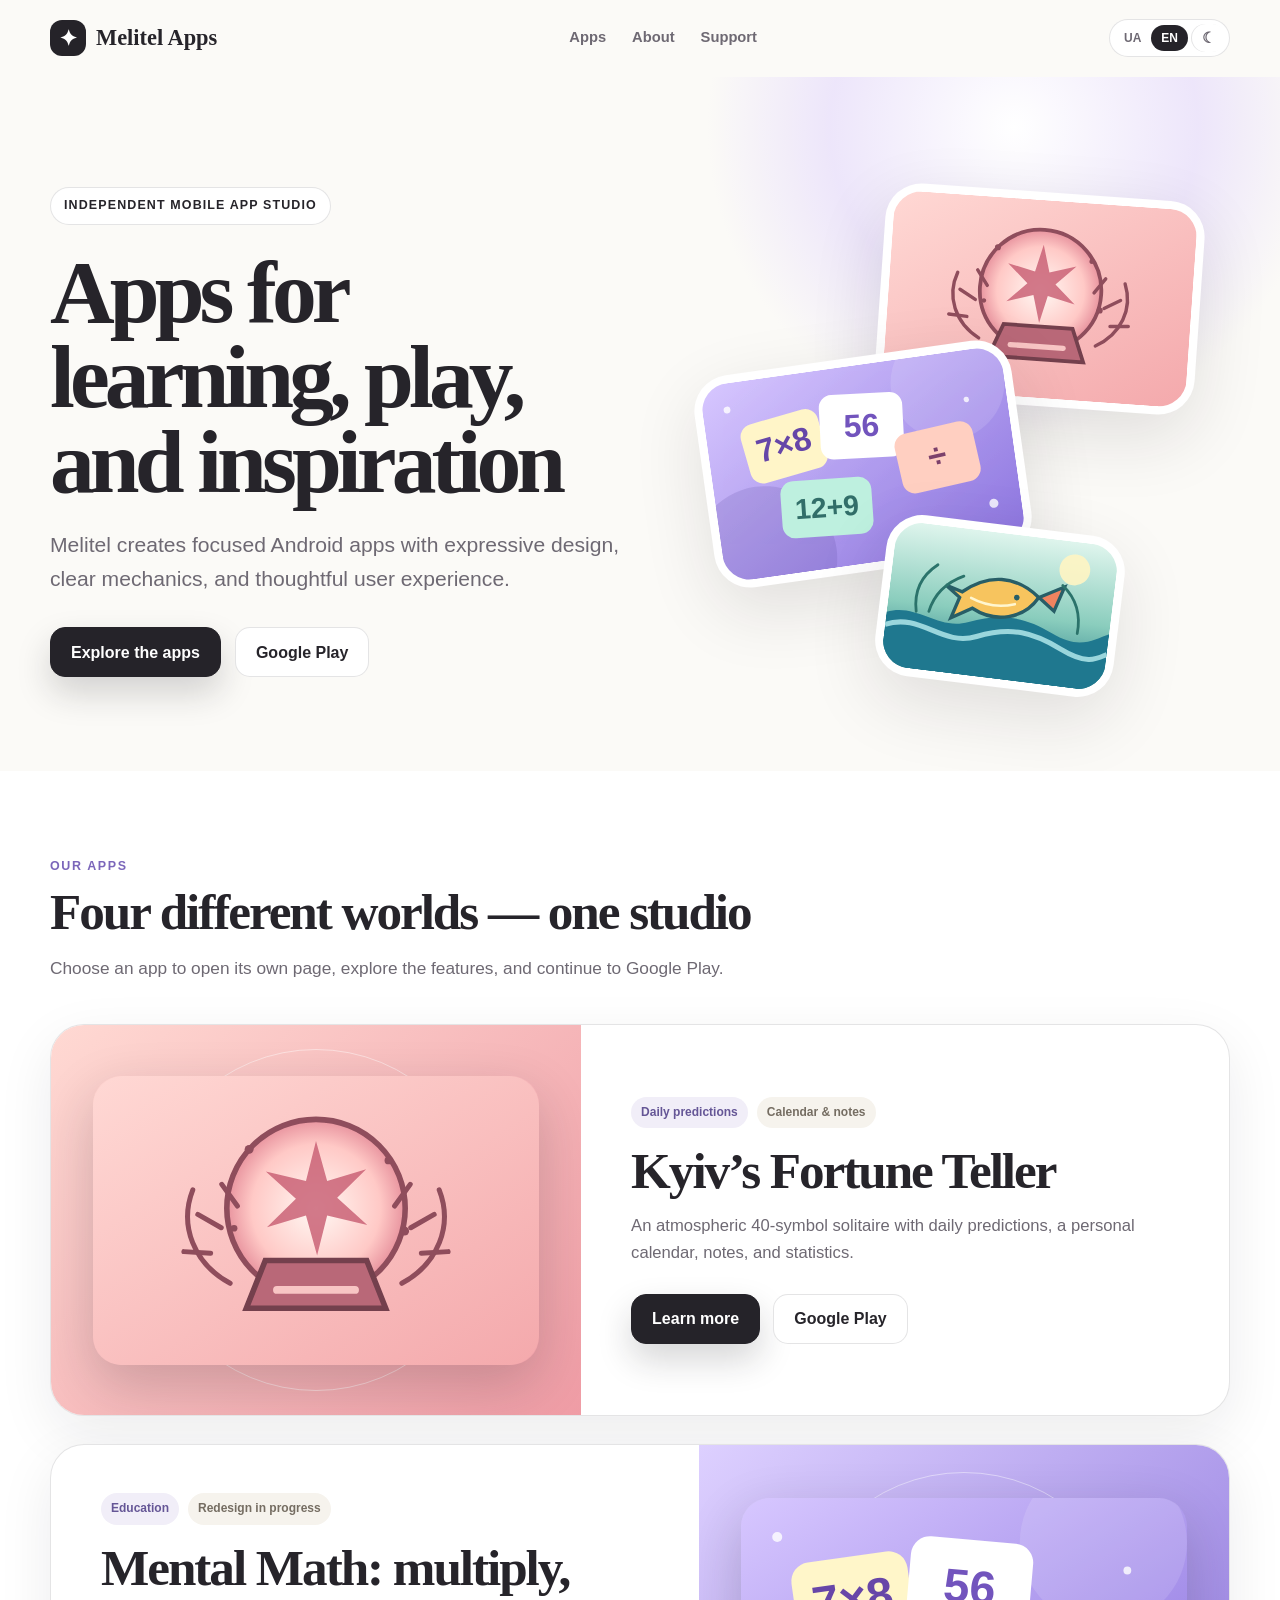
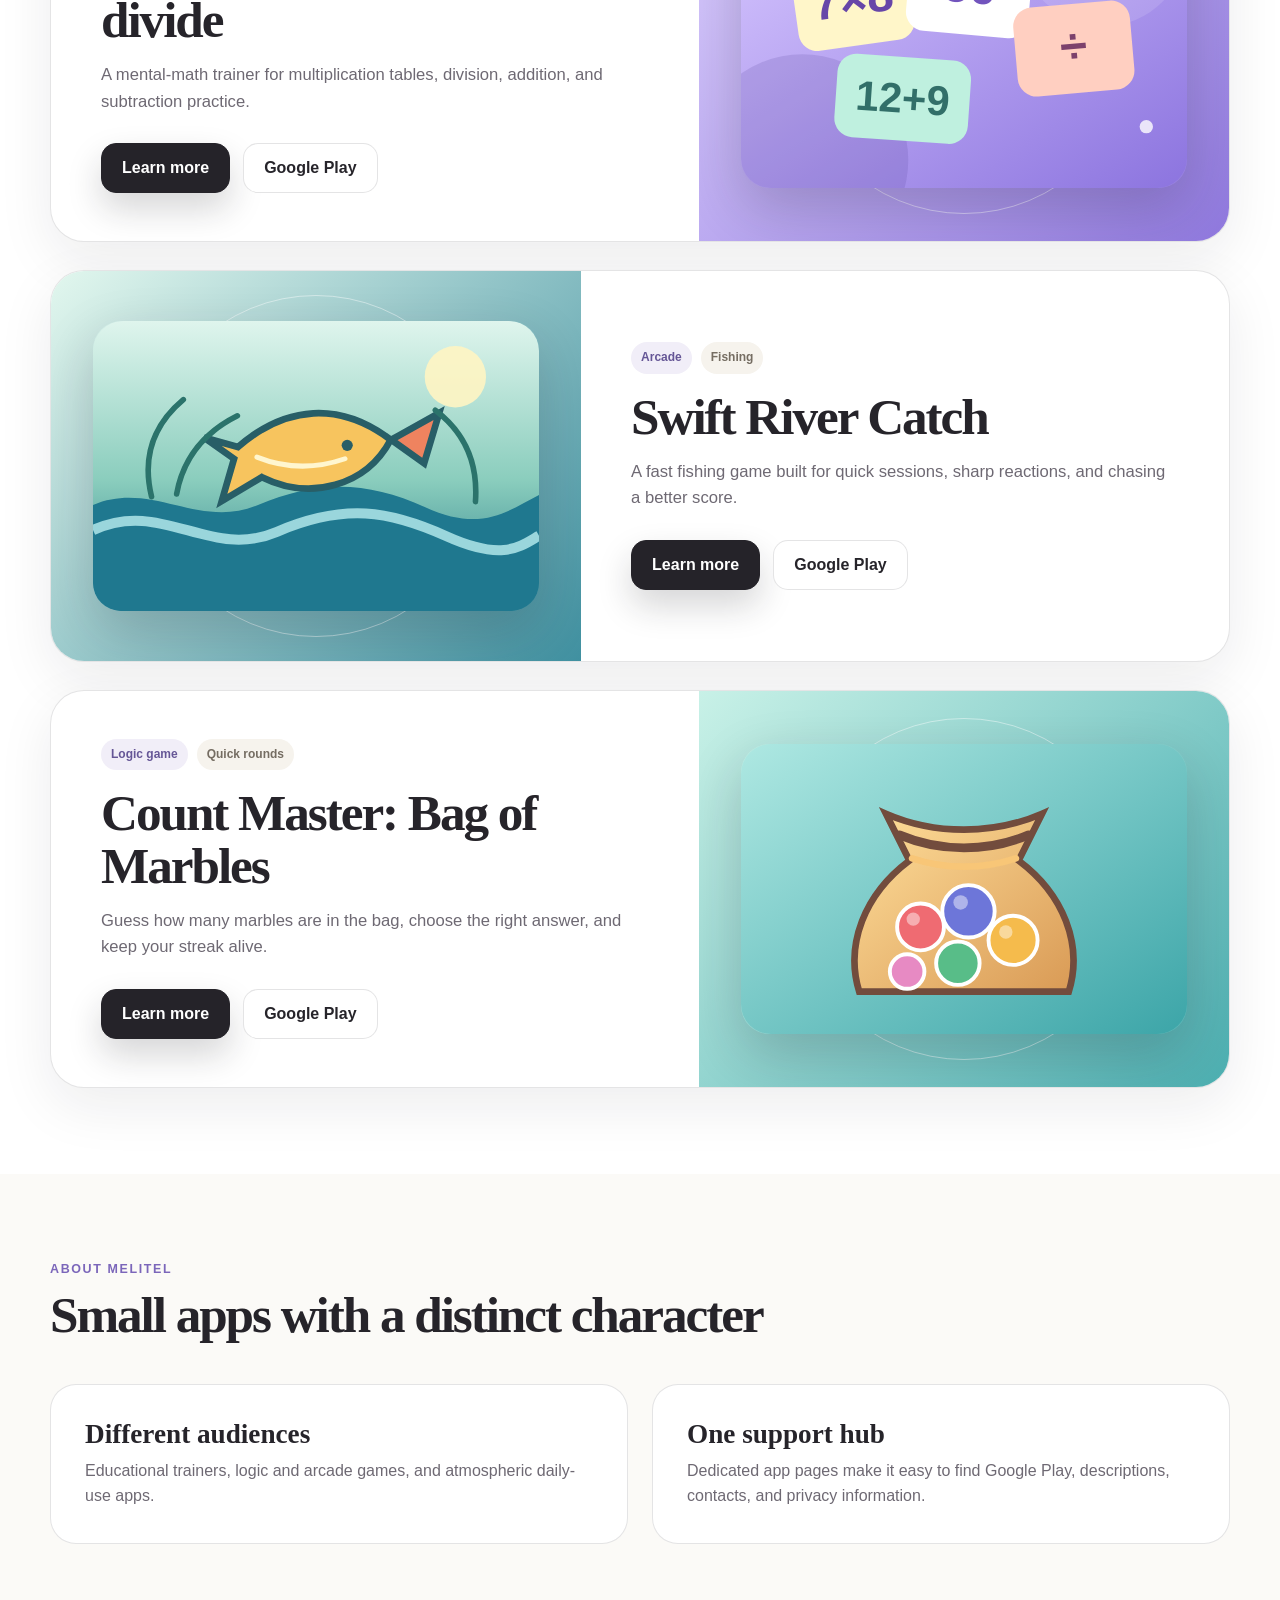
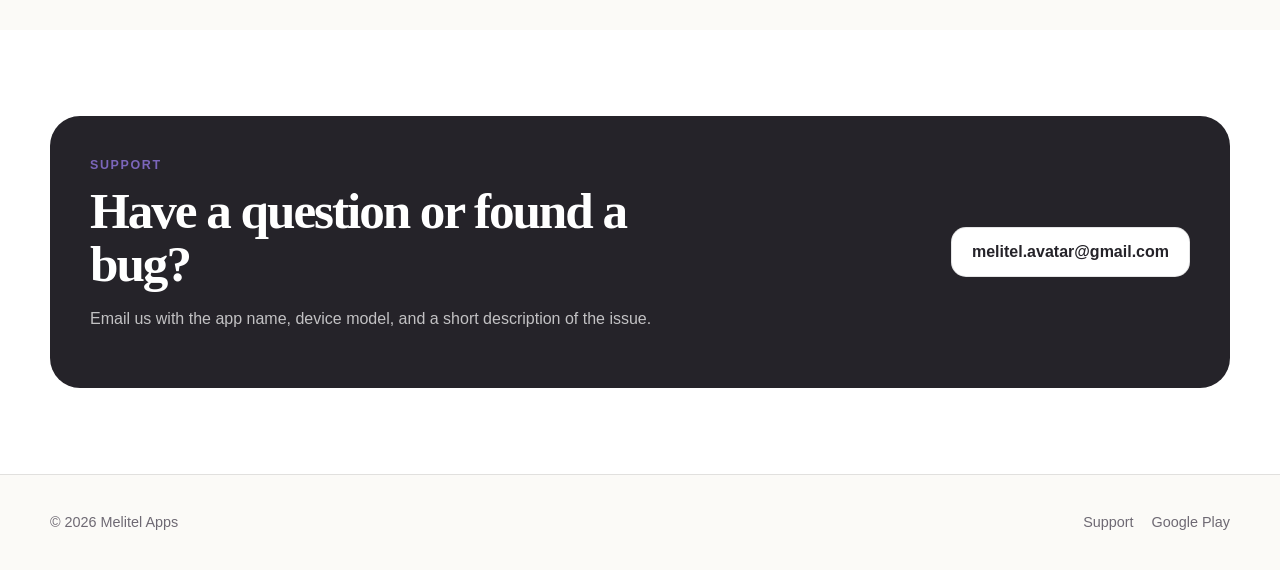
==== commit f1824028: "Main page changed" ====
--- a/index.html
+++ b/index.html
@@ -1,6 +1,720 @@
-<!doctype html><html lang="uk"><head><meta charset="utf-8"><meta name="viewport" content="width=device-width,initial-scale=1"><meta name="theme-color" content="#fbfaf7"><meta name="description" content="Melitel Apps — мобільні застосунки та ігри для навчання, відпочинку й щоденних ритуалів."><meta property="og:title" content="Melitel Apps"><meta property="og:description" content="Застосунки й ігри для навчання, логіки, натхнення та коротких перерв."><meta property="og:type" content="website"><meta property="og:url" content="https://melitel.github.io/"><title>Melitel Apps</title><link rel="stylesheet" href="styles.css"><script defer src="script.js"></script></head><body data-page="home"><a class="skip-link" href="#main">До вмісту</a><header class="site-header"><div class="container header-inner"><a class="brand" href="./"><span class="brand-mark">✦</span><span>Melitel Apps</span></a><nav class="main-nav"><a href="#apps" data-uk="Застосунки" data-en="Apps">Застосунки</a><a href="#about" data-uk="Про студію" data-en="About">Про студію</a><a href="#support" data-uk="Підтримка" data-en="Support">Підтримка</a></nav><div class="lang-switch"><button class="lang-button is-active" data-set-lang="uk">UA</button><button class="lang-button" data-set-lang="en">EN</button></div></div></header><main id="main"><section class="hero"><div class="container hero-grid"><div class="reveal"><span class="eyebrow" data-uk="Незалежна студія мобільних застосунків" data-en="Independent mobile app studio">Незалежна студія мобільних застосунків</span><h1 data-uk="Застосунки для навчання, гри й натхнення" data-en="Apps for learning, play, and inspiration">Застосунки для навчання, гри й натхнення</h1><p class="hero-lead" data-uk="Melitel створює невеликі Android-застосунки з виразним дизайном, зрозумілими механіками та турботою про користувача." data-en="Melitel creates focused Android apps with expressive design, clear mechanics, and thoughtful user experience.">Melitel створює невеликі Android-застосунки з виразним дизайном, зрозумілими механіками та турботою про користувача.</p><div class="hero-actions"><a class="button primary" href="#apps" data-uk="Переглянути застосунки" data-en="Explore the apps">Переглянути застосунки</a><a class="button" href="https://play.google.com/store/apps/developer?id=Melitel" target="_blank" rel="noopener">Google Play</a></div></div><div class="hero-art reveal"><div class="art-stack"><div class="art-card one"><img src="assets/illustrations/fortune.svg" alt=""></div><div class="art-card two"><img src="assets/illustrations/math.svg" alt=""></div><div class="art-card three"><img src="assets/illustrations/river.svg" alt=""></div></div></div></div></section><section class="section alt" id="apps"><div class="container"><div class="section-head reveal"><span class="kicker" data-uk="Наші застосунки" data-en="Our apps">Наші застосунки</span><h2 data-uk="Чотири різні світи — одна студія" data-en="Four different worlds — one studio">Чотири різні світи — одна студія</h2><p data-uk="Оберіть застосунок, щоб відкрити його окрему сторінку, дізнатися про можливості й перейти до Google Play." data-en="Choose an app to open its own page, explore the features, and continue to Google Play.">Оберіть застосунок, щоб відкрити його окрему сторінку, дізнатися про можливості й перейти до Google Play.</p></div><div class="apps-list">
-<article class="app-banner fortune reveal"><div class="banner-art"><img src="assets/illustrations/fortune.svg" alt="Ілюстрація Київської ворожeї"></div><div class="banner-copy"><div class="app-meta"><span class="pill" data-uk="Передбачення" data-en="Daily predictions">Передбачення</span><span class="pill soft" data-uk="Календар і нотатки" data-en="Calendar & notes">Календар і нотатки</span></div><h3 data-uk="Київська ворожея" data-en="Kyiv’s Fortune Teller">Київська ворожея</h3><p data-uk="Атмосферний пасьянс із 40 символами, щоденними передбаченнями, особистим календарем і статистикою." data-en="An atmospheric 40-symbol solitaire with daily predictions, a personal calendar, notes, and statistics.">Атмосферний пасьянс із 40 символами, щоденними передбаченнями, особистим календарем і статистикою.</p><div class="banner-links"><a class="button primary" href="apps/kyiv-fortune/" data-uk="Детальніше" data-en="Learn more">Детальніше</a><a class="button" href="https://play.google.com/store/apps/details?id=com.Bursuk.KyivsFortuneTeller" target="_blank" rel="noopener">Google Play</a></div></div></article>
-<article class="app-banner math reveal"><div class="banner-art"><img src="assets/illustrations/math.svg" alt="Ілюстрація математичного тренажера"></div><div class="banner-copy"><div class="app-meta"><span class="pill" data-uk="Освіта" data-en="Education">Освіта</span><span class="pill soft" data-uk="Редизайн у роботі" data-en="Redesign in progress">Редизайн у роботі</span></div><h3 data-uk="Математика: множення, ділення" data-en="Mental Math: multiply, divide">Математика: множення, ділення</h3><p data-uk="Тренажер усного рахунку для вивчення таблиці множення, ділення, додавання та віднімання." data-en="A mental-math trainer for multiplication tables, division, addition, and subtraction practice.">Тренажер усного рахунку для вивчення таблиці множення, ділення, додавання та віднімання.</p><div class="banner-links"><a class="button primary" href="apps/mental-math/" data-uk="Детальніше" data-en="Learn more">Детальніше</a><a class="button" href="https://play.google.com/store/apps/details?id=math.app" target="_blank" rel="noopener">Google Play</a></div></div></article>
-<article class="app-banner count reveal"><div class="banner-art"><img src="assets/illustrations/count.svg" alt="Ілюстрація мішечка з кульками"></div><div class="banner-copy"><div class="app-meta"><span class="pill" data-uk="Логічна гра" data-en="Logic game">Логічна гра</span><span class="pill soft" data-uk="Короткі раунди" data-en="Quick rounds">Короткі раунди</span></div><h3>Count Master: Bag of Marbles</h3><p data-uk="Вгадайте кількість кульок у мішечку, оберіть правильну відповідь і підтримуйте серію без помилок." data-en="Guess how many marbles are in the bag, choose the right answer, and keep your streak alive.">Вгадайте кількість кульок у мішечку, оберіть правильну відповідь і підтримуйте серію без помилок.</p><div class="banner-links"><a class="button primary" href="apps/count-master/" data-uk="Детальніше" data-en="Learn more">Детальніше</a><a class="button" href="https://play.google.com/store/apps/details?id=com.CountMaster.app.CountMasterBagofMarbles" target="_blank" rel="noopener">Google Play</a></div></div></article>
-<article class="app-banner river reveal"><div class="banner-art"><img src="assets/illustrations/river.svg" alt="Ілюстрація риби над річкою"></div><div class="banner-copy"><div class="app-meta"><span class="pill" data-uk="Аркада" data-en="Arcade">Аркада</span><span class="pill soft" data-uk="Риболовля" data-en="Fishing">Риболовля</span></div><h3>Swift River Catch</h3><p data-uk="Динамічна риболовна гра для коротких сесій, швидкої реакції та полювання за кращим результатом." data-en="A fast fishing game built for quick sessions, sharp reactions, and chasing a better score.">Динамічна риболовна гра для коротких сесій, швидкої реакції та полювання за кращим результатом.</p><div class="banner-links"><a class="button primary" href="apps/swift-river-catch/" data-uk="Детальніше" data-en="Learn more">Детальніше</a><a class="button" href="https://play.google.com/store/apps/details?id=com.MelitelApps.SwiftRiverCatch" target="_blank" rel="noopener">Google Play</a></div></div></article>
-</div></div></section><section class="section" id="about"><div class="container"><div class="section-head reveal"><span class="kicker" data-uk="Про Melitel" data-en="About Melitel">Про Melitel</span><h2 data-uk="Невеликі застосунки з власним характером" data-en="Small apps with a distinct character">Невеликі застосунки з власним характером</h2></div><div class="about-grid"><article class="info-card reveal"><h3 data-uk="Різні аудиторії" data-en="Different audiences">Різні аудиторії</h3><p data-uk="Освітні тренажери, логічні й аркадні ігри та атмосферні щоденні застосунки." data-en="Educational trainers, logic and arcade games, and atmospheric daily-use apps.">Освітні тренажери, логічні й аркадні ігри та атмосферні щоденні застосунки.</p></article><article class="info-card reveal"><h3 data-uk="Єдина точка підтримки" data-en="One support hub">Єдина точка підтримки</h3><p data-uk="Окремі сторінки застосунків допомагають швидко знайти Google Play, опис, контакти й політику конфіденційності." data-en="Dedicated app pages make it easy to find Google Play, descriptions, contacts, and privacy information.">Окремі сторінки застосунків допомагають швидко знайти Google Play, опис, контакти й політику конфіденційності.</p></article></div></div></section><section class="section alt" id="support"><div class="container"><div class="support-card reveal"><div><span class="kicker" data-uk="Підтримка" data-en="Support">Підтримка</span><h2 data-uk="Маєте запитання або знайшли помилку?" data-en="Have a question or found a bug?">Маєте запитання або знайшли помилку?</h2><p data-uk="Напишіть нам і вкажіть назву застосунку, модель пристрою та короткий опис ситуації." data-en="Email us with the app name, device model, and a short description of the issue.">Напишіть нам і вкажіть назву застосунку, модель пристрою та короткий опис ситуації.</p></div><div class="support-actions"><a class="button" href="mailto:melitel.avatar@gmail.com">melitel.avatar@gmail.com</a></div></div></div></section></main><footer class="site-footer"><div class="container footer-inner"><span>© <span data-year></span> Melitel Apps</span><div class="footer-links"><a href="mailto:melitel.avatar@gmail.com" data-uk="Підтримка" data-en="Support">Підтримка</a><a href="https://play.google.com/store/apps/developer?id=Melitel" target="_blank" rel="noopener">Google Play</a></div></div></footer></body></html>
+<!doctype html>
+
+<html lang="uk">
+
+<head>
+    <meta charset="utf-8">
+
+    <meta name="viewport"
+          content="width=device-width, initial-scale=1">
+
+    <meta name="theme-color"
+          content="#fbfaf7">
+
+    <meta name="description"
+          content="Melitel Apps — мобільні застосунки та ігри для навчання, відпочинку й щоденних ритуалів.">
+
+    <meta property="og:title"
+          content="Melitel Apps">
+
+    <meta property="og:description"
+          content="Застосунки й ігри для навчання, логіки, натхнення та коротких перерв.">
+
+    <meta property="og:type"
+          content="website">
+
+    <meta property="og:url"
+          content="https://melitel.github.io/">
+
+    <link rel="canonical"
+          href="https://melitel.github.io/">
+
+    <title>
+        Melitel Apps
+    </title>
+
+    <link rel="stylesheet"
+          href="styles.css">
+
+    <script defer
+            src="script.js"></script>
+</head>
+
+
+<body data-page="home">
+
+    <!-- Accessibility -->
+
+    <a class="skip-link"
+       href="#main">
+        До вмісту
+    </a>
+
+
+    <!-- =====================================================
+         Header
+         ===================================================== -->
+
+    <header class="site-header">
+
+        <div class="container header-inner">
+
+            <a class="brand"
+               href="./">
+                <span class="brand-mark">
+                    ✦
+                </span>
+
+                <span>
+                    Melitel Apps
+                </span>
+            </a>
+
+
+            <nav class="main-nav"
+                 aria-label="Основна навігація">
+
+                <a href="#apps"
+                   data-uk="Застосунки"
+                   data-en="Apps">
+                    Застосунки
+                </a>
+
+
+                <a href="#about"
+                   data-uk="Про студію"
+                   data-en="About">
+                    Про студію
+                </a>
+
+
+                <a href="#support"
+                   data-uk="Підтримка"
+                   data-en="Support">
+                    Підтримка
+                </a>
+
+            </nav>
+
+
+            <!--
+                script.js automatically adds
+                the light / dark theme button here.
+            -->
+
+            <div class="lang-switch"
+                 aria-label="Language and theme">
+
+                <button type="button"
+                        class="lang-button is-active"
+                        data-set-lang="uk"
+                        aria-pressed="true">
+                    UA
+                </button>
+
+
+                <button type="button"
+                        class="lang-button"
+                        data-set-lang="en"
+                        aria-pressed="false">
+                    EN
+                </button>
+
+            </div>
+
+        </div>
+
+    </header>
+
+
+
+    <!-- =====================================================
+         Main
+         ===================================================== -->
+
+    <main id="main">
+
+
+        <!-- =================================================
+             Hero
+             ================================================= -->
+
+        <section class="hero">
+
+            <div class="container hero-grid">
+
+
+                <!-- Hero text -->
+
+                <div class="reveal">
+
+                    <span class="eyebrow"
+                          data-uk="Незалежна студія мобільних застосунків"
+                          data-en="Independent mobile app studio">
+                        Незалежна студія мобільних застосунків
+                    </span>
+
+
+                    <h1 data-uk="Застосунки для навчання, гри й натхнення"
+                        data-en="Apps for learning, play, and inspiration">
+                        Застосунки для навчання, гри й натхнення
+                    </h1>
+
+
+                    <p class="hero-lead"
+                       data-uk="Melitel створює невеликі Android-застосунки з виразним дизайном, зрозумілими механіками та турботою про користувача."
+                       data-en="Melitel creates focused Android apps with expressive design, clear mechanics, and thoughtful user experience.">
+                        Melitel створює невеликі Android-застосунки з виразним дизайном, зрозумілими механіками та турботою про користувача.
+                    </p>
+
+
+                    <div class="hero-actions">
+
+                        <a class="button primary"
+                           href="#apps"
+                           data-uk="Переглянути застосунки"
+                           data-en="Explore the apps">
+                            Переглянути застосунки
+                        </a>
+
+
+                        <a class="button"
+                           href="https://play.google.com/store/apps/developer?id=Melitel"
+                           target="_blank"
+                           rel="noopener">
+                            Google Play
+                        </a>
+
+                    </div>
+
+                </div>
+
+
+                <!-- Hero illustrations -->
+
+                <div class="hero-art reveal">
+
+                    <div class="art-stack">
+
+                        <div class="art-card one">
+
+                            <img src="assets/illustrations/fortune.svg"
+                                 alt="">
+
+                        </div>
+
+
+                        <div class="art-card two">
+
+                            <img src="assets/illustrations/math.svg"
+                                 alt="">
+
+                        </div>
+
+
+                        <div class="art-card three">
+
+                            <img src="assets/illustrations/river.svg"
+                                 alt="">
+
+                        </div>
+
+                    </div>
+
+                </div>
+
+            </div>
+
+        </section>
+
+
+
+        <!-- =================================================
+             Apps
+             ================================================= -->
+
+        <section class="section alt"
+                 id="apps">
+
+            <div class="container">
+
+
+                <div class="section-head reveal">
+
+                    <span class="kicker"
+                          data-uk="Наші застосунки"
+                          data-en="Our apps">
+                        Наші застосунки
+                    </span>
+
+
+                    <h2 data-uk="Чотири різні світи — одна студія"
+                        data-en="Four different worlds — one studio">
+                        Чотири різні світи — одна студія
+                    </h2>
+
+
+                    <p data-uk="Оберіть застосунок, щоб відкрити його окрему сторінку, дізнатися про можливості й перейти до Google Play."
+                       data-en="Choose an app to open its own page, explore the features, and continue to Google Play.">
+                        Оберіть застосунок, щоб відкрити його окрему сторінку, дізнатися про можливості й перейти до Google Play.
+                    </p>
+
+                </div>
+
+
+
+                <div class="apps-list">
+
+
+                    <!-- =====================================
+                         Kyiv's Fortune Teller
+                         ===================================== -->
+
+                    <article class="app-banner fortune reveal">
+
+                        <div class="banner-art">
+
+                            <img src="assets/illustrations/fortune.svg"
+                                 alt="Ілюстрація Київської ворожeї">
+
+                        </div>
+
+
+                        <div class="banner-copy">
+
+                            <div class="app-meta">
+
+                                <span class="pill"
+                                      data-uk="Передбачення"
+                                      data-en="Daily predictions">
+                                    Передбачення
+                                </span>
+
+
+                                <span class="pill soft"
+                                      data-uk="Календар і нотатки"
+                                      data-en="Calendar & notes">
+                                    Календар і нотатки
+                                </span>
+
+                            </div>
+
+
+                            <h3 data-uk="Київська ворожея"
+                                data-en="Kyiv’s Fortune Teller">
+                                Київська ворожея
+                            </h3>
+
+
+                            <p data-uk="Атмосферний пасьянс із 40 символами, щоденними передбаченнями, особистим календарем і статистикою."
+                               data-en="An atmospheric 40-symbol solitaire with daily predictions, a personal calendar, notes, and statistics.">
+                                Атмосферний пасьянс із 40 символами, щоденними передбаченнями, особистим календарем і статистикою.
+                            </p>
+
+
+                            <div class="banner-links">
+
+                                <a class="button primary"
+                                   href="apps/kyiv-fortune/"
+                                   data-uk="Детальніше"
+                                   data-en="Learn more">
+                                    Детальніше
+                                </a>
+
+
+                                <a class="button"
+                                   href="https://play.google.com/store/apps/details?id=com.Bursuk.KyivsFortuneTeller"
+                                   target="_blank"
+                                   rel="noopener">
+                                    Google Play
+                                </a>
+
+                            </div>
+
+                        </div>
+
+                    </article>
+
+
+
+                    <!-- =====================================
+                         Mental Math
+                         ===================================== -->
+
+                    <article class="app-banner math reveal">
+
+                        <div class="banner-art">
+
+                            <img src="assets/illustrations/math.svg"
+                                 alt="Ілюстрація математичного тренажера">
+
+                        </div>
+
+
+                        <div class="banner-copy">
+
+                            <div class="app-meta">
+
+                                <span class="pill"
+                                      data-uk="Освіта"
+                                      data-en="Education">
+                                    Освіта
+                                </span>
+
+
+                                <span class="pill soft"
+                                      data-uk="Редизайн у роботі"
+                                      data-en="Redesign in progress">
+                                    Редизайн у роботі
+                                </span>
+
+                            </div>
+
+
+                            <h3 data-uk="Математика: множення, ділення"
+                                data-en="Mental Math: multiply, divide">
+                                Математика: множення, ділення
+                            </h3>
+
+
+                            <p data-uk="Тренажер усного рахунку для вивчення таблиці множення, ділення, додавання та віднімання."
+                               data-en="A mental-math trainer for multiplication tables, division, addition, and subtraction practice.">
+                                Тренажер усного рахунку для вивчення таблиці множення, ділення, додавання та віднімання.
+                            </p>
+
+
+                            <div class="banner-links">
+
+                                <a class="button primary"
+                                   href="apps/mental-math/"
+                                   data-uk="Детальніше"
+                                   data-en="Learn more">
+                                    Детальніше
+                                </a>
+
+
+                                <a class="button"
+                                   href="https://play.google.com/store/apps/details?id=math.app"
+                                   target="_blank"
+                                   rel="noopener">
+                                    Google Play
+                                </a>
+
+                            </div>
+
+                        </div>
+
+                    </article>
+
+
+
+                    <!-- =====================================
+                         Swift River Catch
+                         ===================================== -->
+
+                    <article class="app-banner river reveal">
+
+                        <div class="banner-art">
+
+                            <img src="assets/illustrations/river.svg"
+                                 alt="Ілюстрація риби над річкою">
+
+                        </div>
+
+
+                        <div class="banner-copy">
+
+                            <div class="app-meta">
+
+                                <span class="pill"
+                                      data-uk="Аркада"
+                                      data-en="Arcade">
+                                    Аркада
+                                </span>
+
+
+                                <span class="pill soft"
+                                      data-uk="Риболовля"
+                                      data-en="Fishing">
+                                    Риболовля
+                                </span>
+
+                            </div>
+
+
+                            <h3>
+                                Swift River Catch
+                            </h3>
+
+
+                            <p data-uk="Динамічна риболовна гра для коротких сесій, швидкої реакції та полювання за кращим результатом."
+                               data-en="A fast fishing game built for quick sessions, sharp reactions, and chasing a better score.">
+                                Динамічна риболовна гра для коротких сесій, швидкої реакції та полювання за кращим результатом.
+                            </p>
+
+
+                            <div class="banner-links">
+
+                                <a class="button primary"
+                                   href="apps/swift-river-catch/"
+                                   data-uk="Детальніше"
+                                   data-en="Learn more">
+                                    Детальніше
+                                </a>
+
+
+                                <a class="button"
+                                   href="https://play.google.com/store/apps/details?id=com.MelitelApps.SwiftRiverCatch"
+                                   target="_blank"
+                                   rel="noopener">
+                                    Google Play
+                                </a>
+
+                            </div>
+
+                        </div>
+
+                    </article>
+
+
+
+                    <!-- =====================================
+                         Count Master
+                         ===================================== -->
+
+                    <article class="app-banner count reveal">
+
+                        <div class="banner-art">
+
+                            <img src="assets/illustrations/count.svg"
+                                 alt="Ілюстрація мішечка з кульками">
+
+                        </div>
+
+
+                        <div class="banner-copy">
+
+                            <div class="app-meta">
+
+                                <span class="pill"
+                                      data-uk="Логічна гра"
+                                      data-en="Logic game">
+                                    Логічна гра
+                                </span>
+
+
+                                <span class="pill soft"
+                                      data-uk="Короткі раунди"
+                                      data-en="Quick rounds">
+                                    Короткі раунди
+                                </span>
+
+                            </div>
+
+
+                            <h3>
+                                Count Master: Bag of Marbles
+                            </h3>
+
+
+                            <p data-uk="Вгадайте кількість кульок у мішечку, оберіть правильну відповідь і підтримуйте серію без помилок."
+                               data-en="Guess how many marbles are in the bag, choose the right answer, and keep your streak alive.">
+                                Вгадайте кількість кульок у мішечку, оберіть правильну відповідь і підтримуйте серію без помилок.
+                            </p>
+
+
+                            <div class="banner-links">
+
+                                <a class="button primary"
+                                   href="apps/count-master/"
+                                   data-uk="Детальніше"
+                                   data-en="Learn more">
+                                    Детальніше
+                                </a>
+
+
+                                <a class="button"
+                                   href="https://play.google.com/store/apps/details?id=com.CountMaster.app.CountMasterBagofMarbles"
+                                   target="_blank"
+                                   rel="noopener">
+                                    Google Play
+                                </a>
+
+                            </div>
+
+                        </div>
+
+                    </article>
+
+                </div>
+
+            </div>
+
+        </section>
+
+
+
+        <!-- =================================================
+             About
+             ================================================= -->
+
+        <section class="section"
+                 id="about">
+
+            <div class="container">
+
+
+                <div class="section-head reveal">
+
+                    <span class="kicker"
+                          data-uk="Про Melitel"
+                          data-en="About Melitel">
+                        Про Melitel
+                    </span>
+
+
+                    <h2 data-uk="Невеликі застосунки з власним характером"
+                        data-en="Small apps with a distinct character">
+                        Невеликі застосунки з власним характером
+                    </h2>
+
+                </div>
+
+
+
+                <div class="about-grid">
+
+
+                    <article class="info-card reveal">
+
+                        <h3 data-uk="Різні аудиторії"
+                            data-en="Different audiences">
+                            Різні аудиторії
+                        </h3>
+
+
+                        <p data-uk="Освітні тренажери, логічні й аркадні ігри та атмосферні щоденні застосунки."
+                           data-en="Educational trainers, logic and arcade games, and atmospheric daily-use apps.">
+                            Освітні тренажери, логічні й аркадні ігри та атмосферні щоденні застосунки.
+                        </p>
+
+                    </article>
+
+
+
+                    <article class="info-card reveal">
+
+                        <h3 data-uk="Єдина точка підтримки"
+                            data-en="One support hub">
+                            Єдина точка підтримки
+                        </h3>
+
+
+                        <p data-uk="Окремі сторінки застосунків допомагають швидко знайти Google Play, опис, контакти й політику конфіденційності."
+                           data-en="Dedicated app pages make it easy to find Google Play, descriptions, contacts, and privacy information.">
+                            Окремі сторінки застосунків допомагають швидко знайти Google Play, опис, контакти й політику конфіденційності.
+                        </p>
+
+                    </article>
+
+                </div>
+
+            </div>
+
+        </section>
+
+
+
+        <!-- =================================================
+             Support
+             ================================================= -->
+
+        <section class="section alt"
+                 id="support">
+
+            <div class="container">
+
+                <div class="support-card reveal">
+
+
+                    <div>
+
+                        <span class="kicker"
+                              data-uk="Підтримка"
+                              data-en="Support">
+                            Підтримка
+                        </span>
+
+
+                        <h2 data-uk="Маєте запитання або знайшли помилку?"
+                            data-en="Have a question or found a bug?">
+                            Маєте запитання або знайшли помилку?
+                        </h2>
+
+
+                        <p data-uk="Напишіть нам і вкажіть назву застосунку, модель пристрою та короткий опис ситуації."
+                           data-en="Email us with the app name, device model, and a short description of the issue.">
+                            Напишіть нам і вкажіть назву застосунку, модель пристрою та короткий опис ситуації.
+                        </p>
+
+                    </div>
+
+
+                    <div class="support-actions">
+
+                        <a class="button"
+                           href="mailto:melitel.avatar@gmail.com">
+                            melitel.avatar@gmail.com
+                        </a>
+
+                    </div>
+
+                </div>
+
+            </div>
+
+        </section>
+
+    </main>
+
+
+
+    <!-- =====================================================
+         Footer
+         ===================================================== -->
+
+    <footer class="site-footer">
+
+        <div class="container footer-inner">
+
+            <span>
+                ©
+                <span data-year></span>
+                Melitel Apps
+            </span>
+
+
+            <div class="footer-links">
+
+                <a href="mailto:melitel.avatar@gmail.com"
+                   data-uk="Підтримка"
+                   data-en="Support">
+                    Підтримка
+                </a>
+
+
+                <a href="https://play.google.com/store/apps/developer?id=Melitel"
+                   target="_blank"
+                   rel="noopener">
+                    Google Play
+                </a>
+
+            </div>
+
+        </div>
+
+    </footer>
+
+</body>
+
+</html>
--- a/styles.css
+++ b/styles.css
@@ -1,7 +1,1346 @@
-
-:root{--bg:#fbfaf7;--paper:#fff;--ink:#26242a;--muted:#6e6973;--line:rgba(38,36,42,.12);--shadow:0 24px 70px rgba(32,27,35,.12);--radius:28px;--container:1180px;--sans:Inter,ui-sans-serif,-apple-system,BlinkMacSystemFont,"Segoe UI",sans-serif;--serif:Georgia,"Times New Roman",serif}
-*{box-sizing:border-box}html{scroll-behavior:smooth}body{margin:0;background:var(--bg);color:var(--ink);font-family:var(--sans);line-height:1.6;overflow-x:hidden}img{display:block;max-width:100%}a{color:inherit}.container{width:min(var(--container),calc(100% - 40px));margin:auto}.skip-link{position:fixed;top:-100px;left:18px;z-index:999;padding:10px 14px;border-radius:10px;background:#1d1c21;color:#fff}.skip-link:focus{top:18px}.site-header{position:sticky;top:0;z-index:100;border-bottom:1px solid transparent;transition:.25s}.site-header.is-scrolled{background:rgba(251,250,247,.9);border-color:var(--line);backdrop-filter:blur(18px);box-shadow:0 10px 35px rgba(30,27,35,.06)}.header-inner{min-height:76px;display:flex;align-items:center;justify-content:space-between;gap:24px}.brand{display:flex;align-items:center;gap:10px;font:700 1.4rem var(--serif);text-decoration:none}.brand-mark{display:grid;place-items:center;width:36px;height:36px;border-radius:12px;background:#222;color:#fff}.main-nav{display:flex;gap:26px;align-items:center}.main-nav a{text-decoration:none;font-size:.92rem;font-weight:700;color:var(--muted)}.main-nav a:hover{color:var(--ink)}.lang-switch{display:flex;padding:4px;border:1px solid var(--line);background:#fff;border-radius:999px}.lang-button{border:0;background:transparent;padding:6px 10px;border-radius:999px;font-weight:800;font-size:.75rem;cursor:pointer;color:var(--muted)}.lang-button.is-active{background:#252329;color:#fff}.hero{position:relative;padding:100px 0 84px;overflow:hidden}.hero:before{content:"";position:absolute;inset:-260px auto auto 55%;width:620px;height:620px;border-radius:50%;background:radial-gradient(circle,#fff 0,rgba(220,205,255,.45) 42%,transparent 70%)}.hero-grid{position:relative;display:grid;grid-template-columns:1.05fr .95fr;gap:70px;align-items:center}.eyebrow{display:inline-flex;align-items:center;gap:9px;padding:8px 13px;border-radius:999px;background:#fff;border:1px solid var(--line);font-size:.78rem;font-weight:800;text-transform:uppercase;letter-spacing:.09em}.hero h1{font:600 clamp(3.4rem,7vw,6.6rem)/.95 var(--serif);letter-spacing:-.055em;margin:24px 0}.hero-lead{font-size:clamp(1.08rem,1.8vw,1.32rem);color:var(--muted);max-width:680px;margin:0}.hero-actions{display:flex;flex-wrap:wrap;gap:14px;margin-top:32px}.button{display:inline-flex;align-items:center;justify-content:center;gap:10px;min-height:50px;padding:11px 20px;border-radius:15px;text-decoration:none;font-weight:800;border:1px solid var(--line);background:#fff}.button.primary{background:#252329;color:#fff;border-color:#252329;box-shadow:0 16px 34px rgba(30,27,35,.18)}.button:hover{transform:translateY(-2px)}.hero-art{position:relative;min-height:510px}.art-stack{position:absolute;inset:0}.art-card{position:absolute;width:320px;border-radius:36px;box-shadow:var(--shadow);overflow:hidden;border:8px solid rgba(255,255,255,.9);background:#fff}.art-card img{width:100%;aspect-ratio:800/520;object-fit:cover}.art-card.one{top:15px;right:30px;transform:rotate(4deg)}.art-card.two{top:180px;left:0;transform:rotate(-8deg)}.art-card.three{bottom:0;right:110px;width:240px;transform:rotate(7deg)}.section{padding:86px 0}.section.alt{background:#fff}.section-head{max-width:760px;margin-bottom:42px}.kicker{display:block;margin-bottom:9px;font-size:.78rem;font-weight:900;text-transform:uppercase;letter-spacing:.13em;color:#7b66ba}.section h2{font:600 clamp(2.4rem,4vw,4.4rem)/1.03 var(--serif);letter-spacing:-.04em;margin:0 0 16px}.section-head p{font-size:1.08rem;color:var(--muted);margin:0}.apps-list{display:grid;gap:28px}.app-banner{position:relative;min-height:390px;display:grid;grid-template-columns:.9fr 1.1fr;align-items:stretch;border-radius:34px;overflow:hidden;background:#fff;border:1px solid var(--line);box-shadow:0 18px 55px rgba(30,27,35,.08)}.app-banner:nth-child(even){grid-template-columns:1.1fr .9fr}.app-banner:nth-child(even) .banner-art{order:2}.banner-art{position:relative;min-height:390px;padding:28px;display:grid;place-items:center;overflow:hidden}.banner-art:after{content:"";position:absolute;width:340px;height:340px;border-radius:50%;border:1px solid rgba(255,255,255,.45)}.banner-art img{position:relative;z-index:2;width:min(520px,94%);border-radius:28px;box-shadow:0 20px 55px rgba(30,27,35,.2)}.banner-copy{padding:48px 50px;display:flex;flex-direction:column;justify-content:center}.app-meta{display:flex;gap:9px;flex-wrap:wrap;margin-bottom:17px}.pill{padding:6px 10px;border-radius:999px;background:#f1eef8;font-size:.75rem;font-weight:900;color:#655696}.pill.soft{background:#f6f3ed;color:#756d62}.banner-copy h3{font:600 clamp(2.25rem,4vw,4rem)/1.02 var(--serif);letter-spacing:-.04em;margin:0 0 16px}.banner-copy p{color:var(--muted);font-size:1.04rem;max-width:620px;margin:0}.banner-links{display:flex;gap:13px;flex-wrap:wrap;margin-top:28px}.fortune .banner-art,.theme-fortune .app-hero-art{background:linear-gradient(135deg,#ffd9d3,#ef9ca5)}.math .banner-art,.theme-math .app-hero-art{background:linear-gradient(135deg,#ddd0ff,#8f78dd)}.count .banner-art,.theme-count .app-hero-art{background:linear-gradient(135deg,#c8f1e7,#4caeb0)}.river .banner-art,.theme-river .app-hero-art{background:linear-gradient(135deg,#e2f7ee,#4090a0)}.about-grid{display:grid;grid-template-columns:1fr 1fr;gap:24px}.info-card{padding:34px;border-radius:26px;background:#fff;border:1px solid var(--line)}.info-card h3{font:600 1.7rem var(--serif);margin:0 0 8px}.info-card p{color:var(--muted);margin:0}.site-footer{padding:36px 0;border-top:1px solid var(--line)}.footer-inner{display:flex;justify-content:space-between;align-items:center;gap:22px;color:var(--muted);font-size:.9rem}.footer-links{display:flex;gap:18px;flex-wrap:wrap}.footer-links a{text-decoration:none}.reveal{opacity:0;transform:translateY(18px);transition:opacity .65s ease,transform .65s ease}.reveal.is-visible{opacity:1;transform:none}
-/* App detail pages */
-.app-hero{padding:72px 0 70px}.app-hero-grid{display:grid;grid-template-columns:1fr 1fr;gap:64px;align-items:center}.back-link{display:inline-flex;gap:7px;text-decoration:none;color:var(--muted);font-weight:800;margin-bottom:28px}.app-icon-row{display:flex;align-items:center;gap:15px}.mini-icon{width:78px;height:78px;border-radius:22px;object-fit:cover;box-shadow:0 14px 30px rgba(30,27,35,.12);background:#fff}.app-hero h1{font:600 clamp(3.1rem,6vw,6rem)/.95 var(--serif);letter-spacing:-.052em;margin:20px 0}.app-hero p{font-size:1.12rem;color:var(--muted);max-width:650px}.app-hero-art{min-height:480px;border-radius:38px;display:grid;place-items:center;padding:34px;overflow:hidden;box-shadow:var(--shadow)}.app-hero-art img{width:min(600px,100%);border-radius:28px;box-shadow:0 22px 50px rgba(30,27,35,.24)}.feature-grid{display:grid;grid-template-columns:repeat(3,1fr);gap:20px}.feature{padding:28px;border-radius:24px;background:#fff;border:1px solid var(--line)}.feature b{display:block;font:600 1.38rem var(--serif);margin:10px 0 8px}.feature p{margin:0;color:var(--muted)}.feature-symbol{font-size:1.7rem}.screen-grid{display:grid;grid-template-columns:repeat(5,1fr);gap:16px;align-items:start}.screen-grid img{width:100%;border-radius:20px;border:6px solid #fff;box-shadow:0 14px 36px rgba(30,27,35,.15)}.notice{padding:24px 28px;border-radius:22px;background:#f3efff;border:1px solid #d9cff8;color:#564b76}.notice strong{display:block;margin-bottom:5px}.mockup-grid{display:grid;grid-template-columns:repeat(3,1fr);gap:20px}.mock-panel{min-height:250px;border-radius:25px;padding:28px;color:#fff;display:flex;flex-direction:column;justify-content:flex-end;box-shadow:0 18px 48px rgba(30,27,35,.14)}.mock-panel h3{font:600 1.7rem var(--serif);margin:0 0 7px}.mock-panel p{margin:0;color:rgba(255,255,255,.84)}.theme-math .mock-panel{background:linear-gradient(145deg,#5a429e,#9d82e6)}.theme-count .mock-panel{background:linear-gradient(145deg,#226f78,#55b8ae)}.theme-river .mock-panel{background:linear-gradient(145deg,#1d6478,#51a79a)}.support-card{display:grid;grid-template-columns:1.1fr .9fr;gap:30px;align-items:center;padding:40px;border-radius:30px;background:#252329;color:#fff}.support-card h2{color:#fff}.support-card p{color:rgba(255,255,255,.72)}.support-actions{display:flex;justify-content:flex-end;gap:12px;flex-wrap:wrap}.support-actions .button{background:#fff;color:#252329}.support-actions .button.ghost{background:transparent;color:#fff;border-color:rgba(255,255,255,.25)}
-@media(max-width:920px){.main-nav{display:none}.hero-grid,.app-hero-grid,.about-grid,.support-card{grid-template-columns:1fr}.hero{padding-top:60px}.hero-art{min-height:440px}.app-banner,.app-banner:nth-child(even){grid-template-columns:1fr}.app-banner:nth-child(even) .banner-art{order:0}.banner-art{min-height:310px}.feature-grid,.mockup-grid{grid-template-columns:1fr 1fr}.screen-grid{grid-template-columns:repeat(3,1fr)}.support-actions{justify-content:flex-start}}
-@media(max-width:620px){.container{width:min(100% - 24px,var(--container))}.header-inner{min-height:66px}.hero{padding:55px 0 60px}.hero h1{font-size:3.4rem}.hero-art{min-height:330px}.art-card{width:220px}.art-card.one{right:5px}.art-card.two{top:140px}.art-card.three{width:170px;right:45px}.section{padding:64px 0}.banner-copy{padding:32px 25px}.banner-art{padding:18px;min-height:245px}.feature-grid,.mockup-grid{grid-template-columns:1fr}.screen-grid{grid-template-columns:repeat(2,1fr)}.footer-inner{align-items:flex-start;flex-direction:column}.app-hero{padding-top:45px}.app-hero-art{min-height:300px;padding:18px}.support-card{padding:28px}.language-switch{margin-left:auto}}
+/* =========================================================
+   Melitel Apps
+   Global styles + Light / Dark theme
+   ========================================================= */
+
+
+/* =========================================================
+   Theme variables
+   ========================================================= */
+
+:root {
+    color-scheme: light;
+    --bg: #fbfaf7;
+    --paper: #ffffff;
+    --section-alt: #ffffff;
+    --ink: #26242a;
+    --muted: #6e6973;
+    --line: rgba(38, 36, 42, 0.12);
+    --shadow: 0 24px 70px rgba(32, 27, 35, 0.12);
+    --card-shadow: 0 18px 55px rgba(30, 27, 35, 0.08);
+    --radius: 28px;
+    --container: 1180px;
+    --sans: Inter, ui-sans-serif, -apple-system, BlinkMacSystemFont, "Segoe UI", sans-serif;
+    --serif: Georgia, "Times New Roman", serif;
+    /* Header */
+
+    --header-bg: rgba(251, 250, 247, 0.90);
+    /* Strong buttons / selected controls */
+
+    --strong-bg: #252329;
+    --strong-ink: #ffffff;
+    /* Hero glow */
+
+    --hero-glow-core: #ffffff;
+    --hero-glow: rgba(220, 205, 255, 0.45);
+    /* Artwork */
+
+    --art-frame: rgba(255, 255, 255, 0.90);
+    --art-ring: rgba(255, 255, 255, 0.45);
+    /* Pills */
+
+    --pill-bg: #f1eef8;
+    --pill-ink: #655696;
+    --pill-soft-bg: #f6f3ed;
+    --pill-soft-ink: #756d62;
+    /* Notice */
+
+    --notice-bg: #f3efff;
+    --notice-line: #d9cff8;
+    --notice-ink: #564b76;
+    /* Support card */
+
+    --support-bg: #252329;
+    --support-ink: #ffffff;
+    --support-muted: rgba(255, 255, 255, 0.72);
+    --support-button-bg: #ffffff;
+    --support-button-ink: #252329;
+}
+
+
+
+/* =========================================================
+   Dark theme
+   ========================================================= */
+
+html[data-theme="dark"] {
+    color-scheme: dark;
+    --bg: #141217;
+    --paper: #211e25;
+    --section-alt: #19171c;
+    --ink: #f5f1f5;
+    --muted: #aaa3ad;
+    --line: rgba(255, 255, 255, 0.11);
+    --shadow: 0 24px 70px rgba(0, 0, 0, 0.38);
+    --card-shadow: 0 18px 55px rgba(0, 0, 0, 0.28);
+    /* Header */
+
+    --header-bg: rgba(20, 18, 23, 0.88);
+    /* Strong controls */
+
+    --strong-bg: #f1edf3;
+    --strong-ink: #1a171d;
+    /* Hero glow */
+
+    --hero-glow-core: rgba(151, 127, 205, 0.16);
+    --hero-glow: rgba(111, 86, 170, 0.24);
+    /* Artwork */
+
+    --art-frame: rgba(255, 255, 255, 0.10);
+    --art-ring: rgba(255, 255, 255, 0.20);
+    /* Pills */
+
+    --pill-bg: #2b2535;
+    --pill-ink: #cdbdf3;
+    --pill-soft-bg: #292520;
+    --pill-soft-ink: #d4c6b8;
+    /* Notice */
+
+    --notice-bg: #272131;
+    --notice-line: #4c4167;
+    --notice-ink: #dbd0f7;
+    /* Support */
+
+    --support-bg: #201d24;
+    --support-ink: #f8f4f8;
+    --support-muted: rgba(248, 244, 248, 0.70);
+    --support-button-bg: #f1edf3;
+    --support-button-ink: #1a171d;
+}
+
+
+
+/* =========================================================
+   System dark theme
+   Used before JavaScript has applied data-theme
+   ========================================================= */
+
+@media (prefers-color-scheme: dark) {
+
+    html:not([data-theme]) {
+        color-scheme: dark;
+        --bg: #141217;
+        --paper: #211e25;
+        --section-alt: #19171c;
+        --ink: #f5f1f5;
+        --muted: #aaa3ad;
+        --line: rgba(255, 255, 255, 0.11);
+        --shadow: 0 24px 70px rgba(0, 0, 0, 0.38);
+        --card-shadow: 0 18px 55px rgba(0, 0, 0, 0.28);
+        --header-bg: rgba(20, 18, 23, 0.88);
+        --strong-bg: #f1edf3;
+        --strong-ink: #1a171d;
+        --hero-glow-core: rgba(151, 127, 205, 0.16);
+        --hero-glow: rgba(111, 86, 170, 0.24);
+        --art-frame: rgba(255, 255, 255, 0.10);
+        --art-ring: rgba(255, 255, 255, 0.20);
+        --pill-bg: #2b2535;
+        --pill-ink: #cdbdf3;
+        --pill-soft-bg: #292520;
+        --pill-soft-ink: #d4c6b8;
+        --notice-bg: #272131;
+        --notice-line: #4c4167;
+        --notice-ink: #dbd0f7;
+        --support-bg: #201d24;
+        --support-ink: #f8f4f8;
+        --support-muted: rgba(248, 244, 248, 0.70);
+        --support-button-bg: #f1edf3;
+        --support-button-ink: #1a171d;
+    }
+}
+
+
+
+/* =========================================================
+   Reset / base
+   ========================================================= */
+
+* {
+    box-sizing: border-box;
+}
+
+
+html {
+    scroll-behavior: smooth;
+}
+
+
+body {
+    margin: 0;
+    background: var(--bg);
+    color: var(--ink);
+    font-family: var(--sans);
+    line-height: 1.6;
+    overflow-x: hidden;
+    transition: background-color 0.22s ease, color 0.22s ease;
+}
+
+
+img {
+    display: block;
+    max-width: 100%;
+}
+
+
+a {
+    color: inherit;
+}
+
+
+.container {
+    width: min( var(--container), calc(100% - 40px) );
+    margin: auto;
+}
+
+
+
+/* =========================================================
+   Accessibility
+   ========================================================= */
+
+.skip-link {
+    position: fixed;
+    top: -100px;
+    left: 18px;
+    z-index: 999;
+    padding: 10px 14px;
+    border-radius: 10px;
+    background: #1d1c21;
+    color: #ffffff;
+}
+
+
+    .skip-link:focus {
+        top: 18px;
+    }
+
+
+
+/* =========================================================
+   Header
+   ========================================================= */
+
+.site-header {
+    position: sticky;
+    top: 0;
+    z-index: 100;
+    border-bottom: 1px solid transparent;
+    transition: background-color 0.25s ease, border-color 0.25s ease, box-shadow 0.25s ease;
+}
+
+
+    .site-header.is-scrolled {
+        background: var(--header-bg);
+        border-color: var(--line);
+        backdrop-filter: blur(18px);
+        -webkit-backdrop-filter: blur(18px);
+        box-shadow: 0 10px 35px rgba(30, 27, 35, 0.06);
+    }
+
+
+html[data-theme="dark"]
+.site-header.is-scrolled {
+    box-shadow: 0 10px 35px rgba(0, 0, 0, 0.22);
+}
+
+
+.header-inner {
+    min-height: 76px;
+    display: flex;
+    align-items: center;
+    justify-content: space-between;
+    gap: 24px;
+}
+
+
+
+/* =========================================================
+   Brand
+   ========================================================= */
+
+.brand {
+    display: flex;
+    align-items: center;
+    gap: 10px;
+    font: 700 1.4rem var(--serif);
+    text-decoration: none;
+}
+
+
+.brand-mark {
+    display: grid;
+    place-items: center;
+    width: 36px;
+    height: 36px;
+    border-radius: 12px;
+    background: var(--strong-bg);
+    color: var(--strong-ink);
+    transition: background-color 0.22s ease, color 0.22s ease;
+}
+
+
+
+/* =========================================================
+   Navigation
+   ========================================================= */
+
+.main-nav {
+    display: flex;
+    gap: 26px;
+    align-items: center;
+}
+
+
+    .main-nav a {
+        text-decoration: none;
+        font-size: 0.92rem;
+        font-weight: 700;
+        color: var(--muted);
+        transition: color 0.18s ease;
+    }
+
+
+        .main-nav a:hover {
+            color: var(--ink);
+        }
+
+
+
+/* =========================================================
+   Language + theme switch
+   ========================================================= */
+
+.lang-switch {
+    display: flex;
+    align-items: center;
+    padding: 4px;
+    border: 1px solid var(--line);
+    background: var(--paper);
+    border-radius: 999px;
+    transition: background-color 0.22s ease, border-color 0.22s ease;
+}
+
+
+.lang-button {
+    border: 0;
+    background: transparent;
+    padding: 6px 10px;
+    border-radius: 999px;
+    font-weight: 800;
+    font-size: 0.75rem;
+    cursor: pointer;
+    color: var(--muted);
+    transition: background-color 0.18s ease, color 0.18s ease;
+}
+
+
+    .lang-button:hover {
+        color: var(--ink);
+    }
+
+
+    .lang-button.is-active {
+        background: var(--strong-bg);
+        color: var(--strong-ink);
+    }
+
+
+.theme-button {
+    min-width: 34px;
+    margin-left: 3px;
+    padding: 6px 9px;
+    box-shadow: inset 1px 0 0 var(--line);
+    font-size: 0.95rem;
+    line-height: 1;
+}
+
+
+    .theme-button:hover {
+        background: rgba(127, 114, 145, 0.10);
+    }
+
+
+
+/* =========================================================
+   Home hero
+   ========================================================= */
+
+.hero {
+    position: relative;
+    padding: 100px 0 84px;
+    overflow: hidden;
+}
+
+
+    .hero::before {
+        content: "";
+        position: absolute;
+        inset: -260px auto auto 55%;
+        width: 620px;
+        height: 620px;
+        border-radius: 50%;
+        background: radial-gradient( circle, var(--hero-glow-core) 0, var(--hero-glow) 42%, transparent 70% );
+    }
+
+
+.hero-grid {
+    position: relative;
+    display: grid;
+    grid-template-columns: 1.05fr 0.95fr;
+    gap: 70px;
+    align-items: center;
+}
+
+
+.eyebrow {
+    display: inline-flex;
+    align-items: center;
+    gap: 9px;
+    padding: 8px 13px;
+    border-radius: 999px;
+    background: var(--paper);
+    border: 1px solid var(--line);
+    font-size: 0.78rem;
+    font-weight: 800;
+    text-transform: uppercase;
+    letter-spacing: 0.09em;
+    transition: background-color 0.22s ease, border-color 0.22s ease;
+}
+
+
+.hero h1 {
+    font: 600 clamp(3.4rem, 7vw, 6.6rem) / 0.95 var(--serif);
+    letter-spacing: -0.055em;
+    margin: 24px 0;
+}
+
+
+.hero-lead {
+    font-size: clamp( 1.08rem, 1.8vw, 1.32rem );
+    color: var(--muted);
+    max-width: 680px;
+    margin: 0;
+}
+
+
+.hero-actions {
+    display: flex;
+    flex-wrap: wrap;
+    gap: 14px;
+    margin-top: 32px;
+}
+
+
+
+/* =========================================================
+   Buttons
+   ========================================================= */
+
+.button {
+    display: inline-flex;
+    align-items: center;
+    justify-content: center;
+    gap: 10px;
+    min-height: 50px;
+    padding: 11px 20px;
+    border-radius: 15px;
+    text-decoration: none;
+    font-weight: 800;
+    border: 1px solid var(--line);
+    background: var(--paper);
+    color: var(--ink);
+    transition: transform 0.18s ease, background-color 0.22s ease, color 0.22s ease, border-color 0.22s ease, box-shadow 0.22s ease;
+}
+
+
+    .button.primary {
+        background: var(--strong-bg);
+        color: var(--strong-ink);
+        border-color: var(--strong-bg);
+        box-shadow: 0 16px 34px rgba(30, 27, 35, 0.18);
+    }
+
+
+html[data-theme="dark"]
+.button.primary {
+    box-shadow: 0 16px 34px rgba(0, 0, 0, 0.28);
+}
+
+
+.button:hover {
+    transform: translateY(-2px);
+}
+
+
+
+/* =========================================================
+   Home hero artwork
+   ========================================================= */
+
+.hero-art {
+    position: relative;
+    min-height: 510px;
+}
+
+
+.art-stack {
+    position: absolute;
+    inset: 0;
+}
+
+
+.art-card {
+    position: absolute;
+    width: 320px;
+    border-radius: 36px;
+    box-shadow: var(--shadow);
+    overflow: hidden;
+    border: 8px solid var(--art-frame);
+    background: var(--paper);
+    transition: background-color 0.22s ease, border-color 0.22s ease, box-shadow 0.22s ease;
+}
+
+
+    .art-card img {
+        width: 100%;
+        aspect-ratio: 800 / 520;
+        object-fit: cover;
+    }
+
+
+    .art-card.one {
+        top: 15px;
+        right: 30px;
+        transform: rotate(4deg);
+    }
+
+
+    .art-card.two {
+        top: 180px;
+        left: 0;
+        transform: rotate(-8deg);
+    }
+
+
+    .art-card.three {
+        bottom: 0;
+        right: 110px;
+        width: 240px;
+        transform: rotate(7deg);
+    }
+
+
+
+/* =========================================================
+   Sections
+   ========================================================= */
+
+.section {
+    padding: 86px 0;
+}
+
+
+    .section.alt {
+        background: var(--section-alt);
+        transition: background-color 0.22s ease;
+    }
+
+
+.section-head {
+    max-width: 760px;
+    margin-bottom: 42px;
+}
+
+
+.kicker {
+    display: block;
+    margin-bottom: 9px;
+    font-size: 0.78rem;
+    font-weight: 900;
+    text-transform: uppercase;
+    letter-spacing: 0.13em;
+    color: #7b66ba;
+}
+
+
+html[data-theme="dark"]
+.kicker {
+    color: #b8a5ef;
+}
+
+
+.section h2 {
+    font: 600 clamp(2.4rem, 4vw, 4.4rem) / 1.03 var(--serif);
+    letter-spacing: -0.04em;
+    margin: 0 0 16px;
+}
+
+
+.section-head p {
+    font-size: 1.08rem;
+    color: var(--muted);
+    margin: 0;
+}
+
+
+
+/* =========================================================
+   Apps list
+   ========================================================= */
+
+.apps-list {
+    display: grid;
+    gap: 28px;
+}
+
+
+.app-banner {
+    position: relative;
+    min-height: 390px;
+    display: grid;
+    grid-template-columns: 0.9fr 1.1fr;
+    align-items: stretch;
+    border-radius: 34px;
+    overflow: hidden;
+    background: var(--paper);
+    border: 1px solid var(--line);
+    box-shadow: var(--card-shadow);
+    transition: background-color 0.22s ease, border-color 0.22s ease, box-shadow 0.22s ease;
+}
+
+
+    .app-banner:nth-child(even) {
+        grid-template-columns: 1.1fr 0.9fr;
+    }
+
+
+        .app-banner:nth-child(even)
+        .banner-art {
+            order: 2;
+        }
+
+
+
+/* =========================================================
+   App banners — artwork
+   ========================================================= */
+
+.banner-art {
+    position: relative;
+    min-height: 390px;
+    padding: 28px;
+    display: grid;
+    place-items: center;
+    overflow: hidden;
+}
+
+
+    .banner-art::after {
+        content: "";
+        position: absolute;
+        width: 340px;
+        height: 340px;
+        border-radius: 50%;
+        border: 1px solid var(--art-ring);
+    }
+
+
+    .banner-art img {
+        position: relative;
+        z-index: 2;
+        width: min( 520px, 94% );
+        border-radius: 28px;
+        box-shadow: 0 20px 55px rgba(30, 27, 35, 0.20);
+    }
+
+
+html[data-theme="dark"]
+.banner-art img {
+    box-shadow: 0 20px 55px rgba(0, 0, 0, 0.34);
+}
+
+
+
+/* =========================================================
+   App banners — text
+   ========================================================= */
+
+.banner-copy {
+    padding: 48px 50px;
+    display: flex;
+    flex-direction: column;
+    justify-content: center;
+}
+
+
+.app-meta {
+    display: flex;
+    gap: 9px;
+    flex-wrap: wrap;
+    margin-bottom: 17px;
+}
+
+
+.pill {
+    padding: 6px 10px;
+    border-radius: 999px;
+    background: var(--pill-bg);
+    color: var(--pill-ink);
+    font-size: 0.75rem;
+    font-weight: 900;
+}
+
+
+    .pill.soft {
+        background: var(--pill-soft-bg);
+        color: var(--pill-soft-ink);
+    }
+
+
+.banner-copy h3 {
+    font: 600 clamp(2.25rem, 4vw, 4rem) / 1.02 var(--serif);
+    letter-spacing: -0.04em;
+    margin: 0 0 16px;
+}
+
+
+.banner-copy p {
+    color: var(--muted);
+    font-size: 1.04rem;
+    max-width: 620px;
+    margin: 0;
+}
+
+
+.banner-links {
+    display: flex;
+    gap: 13px;
+    flex-wrap: wrap;
+    margin-top: 28px;
+}
+
+
+
+/* =========================================================
+   App-specific banner colors
+   ========================================================= */
+
+.fortune .banner-art,
+.theme-fortune .app-hero-art {
+    background: linear-gradient( 135deg, #ffd9d3, #ef9ca5 );
+}
+
+
+.math .banner-art,
+.theme-math .app-hero-art {
+    background: linear-gradient( 135deg, #ddd0ff, #8f78dd );
+}
+
+
+.count .banner-art,
+.theme-count .app-hero-art {
+    background: linear-gradient( 135deg, #c8f1e7, #4caeb0 );
+}
+
+
+.river .banner-art,
+.theme-river .app-hero-art {
+    background: linear-gradient( 135deg, #e2f7ee, #4090a0 );
+}
+
+
+
+/* =========================================================
+   About section
+   ========================================================= */
+
+.about-grid {
+    display: grid;
+    grid-template-columns: 1fr 1fr;
+    gap: 24px;
+}
+
+
+.info-card {
+    padding: 34px;
+    border-radius: 26px;
+    background: var(--paper);
+    border: 1px solid var(--line);
+    transition: background-color 0.22s ease, border-color 0.22s ease;
+}
+
+
+    .info-card h3 {
+        font: 600 1.7rem var(--serif);
+        margin: 0 0 8px;
+    }
+
+
+    .info-card p {
+        color: var(--muted);
+        margin: 0;
+    }
+
+
+
+/* =========================================================
+   Footer
+   ========================================================= */
+
+.site-footer {
+    padding: 36px 0;
+    border-top: 1px solid var(--line);
+}
+
+
+.footer-inner {
+    display: flex;
+    justify-content: space-between;
+    align-items: center;
+    gap: 22px;
+    color: var(--muted);
+    font-size: 0.9rem;
+}
+
+
+.footer-links {
+    display: flex;
+    gap: 18px;
+    flex-wrap: wrap;
+}
+
+
+    .footer-links a {
+        text-decoration: none;
+        transition: color 0.18s ease;
+    }
+
+
+        .footer-links a:hover {
+            color: var(--ink);
+        }
+
+
+
+/* =========================================================
+   Reveal animation
+   ========================================================= */
+
+.reveal {
+    opacity: 0;
+    transform: translateY(18px);
+    transition: opacity 0.65s ease, transform 0.65s ease;
+}
+
+
+    .reveal.is-visible {
+        opacity: 1;
+        transform: none;
+    }
+
+
+
+/* =========================================================
+   App detail pages
+   ========================================================= */
+
+.app-hero {
+    padding: 72px 0 70px;
+}
+
+
+.app-hero-grid {
+    display: grid;
+    grid-template-columns: 1fr 1fr;
+    gap: 64px;
+    align-items: center;
+}
+
+
+.back-link {
+    display: inline-flex;
+    gap: 7px;
+    text-decoration: none;
+    color: var(--muted);
+    font-weight: 800;
+    margin-bottom: 28px;
+    transition: color 0.18s ease;
+}
+
+
+    .back-link:hover {
+        color: var(--ink);
+    }
+
+
+.app-icon-row {
+    display: flex;
+    align-items: center;
+    gap: 15px;
+}
+
+
+.mini-icon {
+    width: 78px;
+    height: 78px;
+    border-radius: 22px;
+    object-fit: cover;
+    box-shadow: 0 14px 30px rgba(30, 27, 35, 0.12);
+    background: var(--paper);
+}
+
+
+html[data-theme="dark"]
+.mini-icon {
+    box-shadow: 0 14px 30px rgba(0, 0, 0, 0.30);
+}
+
+
+.app-hero h1 {
+    font: 600 clamp(3.1rem, 6vw, 6rem) / 0.95 var(--serif);
+    letter-spacing: -0.052em;
+    margin: 20px 0;
+}
+
+
+.app-hero p {
+    font-size: 1.12rem;
+    color: var(--muted);
+    max-width: 650px;
+}
+
+
+.app-hero-art {
+    min-height: 480px;
+    border-radius: 38px;
+    display: grid;
+    place-items: center;
+    padding: 34px;
+    overflow: hidden;
+    box-shadow: var(--shadow);
+}
+
+
+    .app-hero-art img {
+        width: min( 600px, 100% );
+        border-radius: 28px;
+        box-shadow: 0 22px 50px rgba(30, 27, 35, 0.24);
+    }
+
+
+html[data-theme="dark"]
+.app-hero-art img {
+    box-shadow: 0 22px 50px rgba(0, 0, 0, 0.38);
+}
+
+
+
+/* =========================================================
+   Features
+   ========================================================= */
+
+.feature-grid {
+    display: grid;
+    grid-template-columns: repeat(3, 1fr);
+    gap: 20px;
+}
+
+
+.feature {
+    padding: 28px;
+    border-radius: 24px;
+    background: var(--paper);
+    border: 1px solid var(--line);
+    transition: background-color 0.22s ease, border-color 0.22s ease;
+}
+
+
+    .feature b {
+        display: block;
+        font: 600 1.38rem var(--serif);
+        margin: 10px 0 8px;
+    }
+
+
+    .feature p {
+        margin: 0;
+        color: var(--muted);
+    }
+
+
+.feature-symbol {
+    font-size: 1.7rem;
+}
+
+
+
+/* =========================================================
+   Screenshot gallery
+   ========================================================= */
+
+.screen-grid {
+    display: grid;
+    grid-template-columns: repeat(5, 1fr);
+    gap: 16px;
+    align-items: start;
+}
+
+
+    .screen-grid img {
+        width: 100%;
+        border-radius: 20px;
+        border: 6px solid var(--paper);
+        box-shadow: 0 14px 36px rgba(30, 27, 35, 0.15);
+        transition: border-color 0.22s ease, box-shadow 0.22s ease;
+    }
+
+
+html[data-theme="dark"]
+.screen-grid img {
+    box-shadow: 0 14px 36px rgba(0, 0, 0, 0.32);
+}
+
+
+
+/* =========================================================
+   Notices
+   ========================================================= */
+
+.notice {
+    padding: 24px 28px;
+    border-radius: 22px;
+    background: var(--notice-bg);
+    border: 1px solid var(--notice-line);
+    color: var(--notice-ink);
+    transition: background-color 0.22s ease, color 0.22s ease, border-color 0.22s ease;
+}
+
+
+    .notice strong {
+        display: block;
+        margin-bottom: 5px;
+    }
+
+
+
+/* =========================================================
+   Mockup grids
+   ========================================================= */
+
+.mockup-grid {
+    display: grid;
+    grid-template-columns: repeat(3, 1fr);
+    gap: 20px;
+}
+
+
+.mock-panel {
+    min-height: 250px;
+    border-radius: 25px;
+    padding: 28px;
+    color: #ffffff;
+    display: flex;
+    flex-direction: column;
+    justify-content: flex-end;
+    box-shadow: 0 18px 48px rgba(30, 27, 35, 0.14);
+}
+
+
+    .mock-panel h3 {
+        font: 600 1.7rem var(--serif);
+        margin: 0 0 7px;
+    }
+
+
+    .mock-panel p {
+        margin: 0;
+        color: rgba( 255, 255, 255, 0.84 );
+    }
+
+
+.theme-math .mock-panel {
+    background: linear-gradient( 145deg, #5a429e, #9d82e6 );
+}
+
+
+.theme-count .mock-panel {
+    background: linear-gradient( 145deg, #226f78, #55b8ae );
+}
+
+
+.theme-river .mock-panel {
+    background: linear-gradient( 145deg, #1d6478, #51a79a );
+}
+
+
+
+/* =========================================================
+   Support card
+   ========================================================= */
+
+.support-card {
+    display: grid;
+    grid-template-columns: 1.1fr 0.9fr;
+    gap: 30px;
+    align-items: center;
+    padding: 40px;
+    border-radius: 30px;
+    background: var(--support-bg);
+    color: var(--support-ink);
+    transition: background-color 0.22s ease, color 0.22s ease;
+}
+
+
+    .support-card h2 {
+        color: var(--support-ink);
+    }
+
+
+    .support-card p {
+        color: var(--support-muted);
+    }
+
+
+.support-actions {
+    display: flex;
+    justify-content: flex-end;
+    gap: 12px;
+    flex-wrap: wrap;
+}
+
+
+    .support-actions .button {
+        background: var(--support-button-bg);
+        color: var(--support-button-ink);
+    }
+
+
+        .support-actions .button.ghost {
+            background: transparent;
+            color: var(--support-ink);
+            border-color: rgba( 255, 255, 255, 0.25 );
+        }
+
+
+
+/* =========================================================
+   Tablet
+   ========================================================= */
+
+@media (max-width: 920px) {
+
+    .main-nav {
+        display: none;
+    }
+
+
+    .hero-grid,
+    .app-hero-grid,
+    .about-grid,
+    .support-card {
+        grid-template-columns: 1fr;
+    }
+
+
+    .hero {
+        padding-top: 60px;
+    }
+
+
+    .hero-art {
+        min-height: 440px;
+    }
+
+
+    .app-banner,
+    .app-banner:nth-child(even) {
+        grid-template-columns: 1fr;
+    }
+
+
+        .app-banner:nth-child(even)
+        .banner-art {
+            order: 0;
+        }
+
+
+    .banner-art {
+        min-height: 310px;
+    }
+
+
+    .feature-grid,
+    .mockup-grid {
+        grid-template-columns: 1fr 1fr;
+    }
+
+
+    .screen-grid {
+        grid-template-columns: repeat(3, 1fr);
+    }
+
+
+    .support-actions {
+        justify-content: flex-start;
+    }
+}
+
+
+
+/* =========================================================
+   Mobile
+   ========================================================= */
+
+@media (max-width: 620px) {
+
+    .container {
+        width: min( calc(100% - 24px), var(--container) );
+    }
+
+
+    .header-inner {
+        min-height: 66px;
+        gap: 10px;
+    }
+
+
+    .brand {
+        font-size: 1.15rem;
+    }
+
+
+    .brand-mark {
+        width: 32px;
+        height: 32px;
+        border-radius: 10px;
+    }
+
+
+    .lang-switch {
+        margin-left: auto;
+    }
+
+
+    .lang-button {
+        padding: 6px 8px;
+    }
+
+
+    .theme-button {
+        min-width: 31px;
+        padding: 6px 7px;
+    }
+
+
+    .hero {
+        padding: 55px 0 60px;
+    }
+
+
+        .hero h1 {
+            font-size: 3.4rem;
+        }
+
+
+    .hero-art {
+        min-height: 330px;
+    }
+
+
+    .art-card {
+        width: 220px;
+    }
+
+
+        .art-card.one {
+            right: 5px;
+        }
+
+
+        .art-card.two {
+            top: 140px;
+        }
+
+
+        .art-card.three {
+            width: 170px;
+            right: 45px;
+        }
+
+
+    .section {
+        padding: 64px 0;
+    }
+
+
+    .banner-copy {
+        padding: 32px 25px;
+    }
+
+
+    .banner-art {
+        padding: 18px;
+        min-height: 245px;
+    }
+
+
+    .feature-grid,
+    .mockup-grid {
+        grid-template-columns: 1fr;
+    }
+
+
+    .screen-grid {
+        grid-template-columns: repeat(2, 1fr);
+    }
+
+
+    .footer-inner {
+        align-items: flex-start;
+        flex-direction: column;
+    }
+
+
+    .app-hero {
+        padding-top: 45px;
+    }
+
+
+    .app-hero-art {
+        min-height: 300px;
+        padding: 18px;
+    }
+
+
+    .support-card {
+        padding: 28px;
+    }
+}
+
+
+
+/* =========================================================
+   Reduced motion accessibility
+   ========================================================= */
+
+@media (prefers-reduced-motion: reduce) {
+
+    html {
+        scroll-behavior: auto;
+    }
+
+
+    *,
+    *::before,
+    *::after {
+        animation-duration: 0.01ms !important;
+        animation-iteration-count: 1 !important;
+        transition-duration: 0.01ms !important;
+    }
+
+
+    .reveal {
+        opacity: 1;
+        transform: none;
+    }
+}
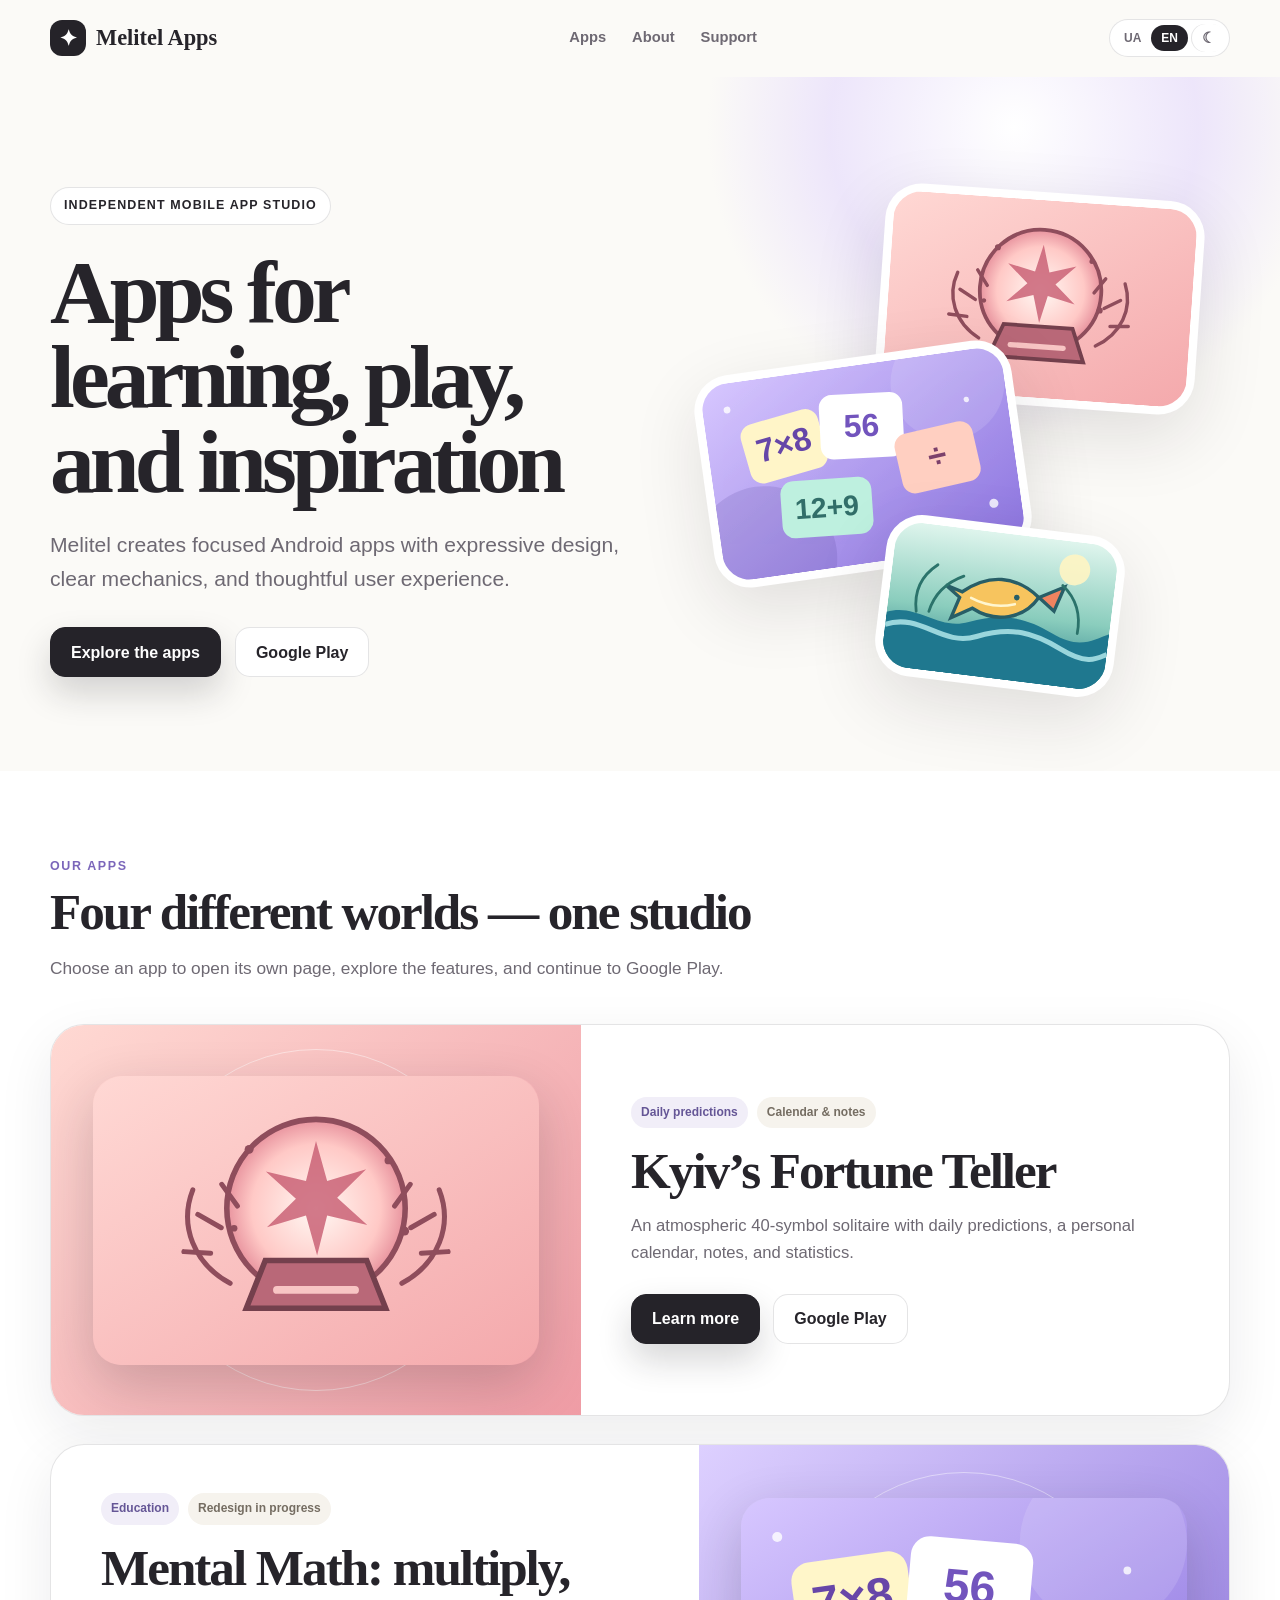
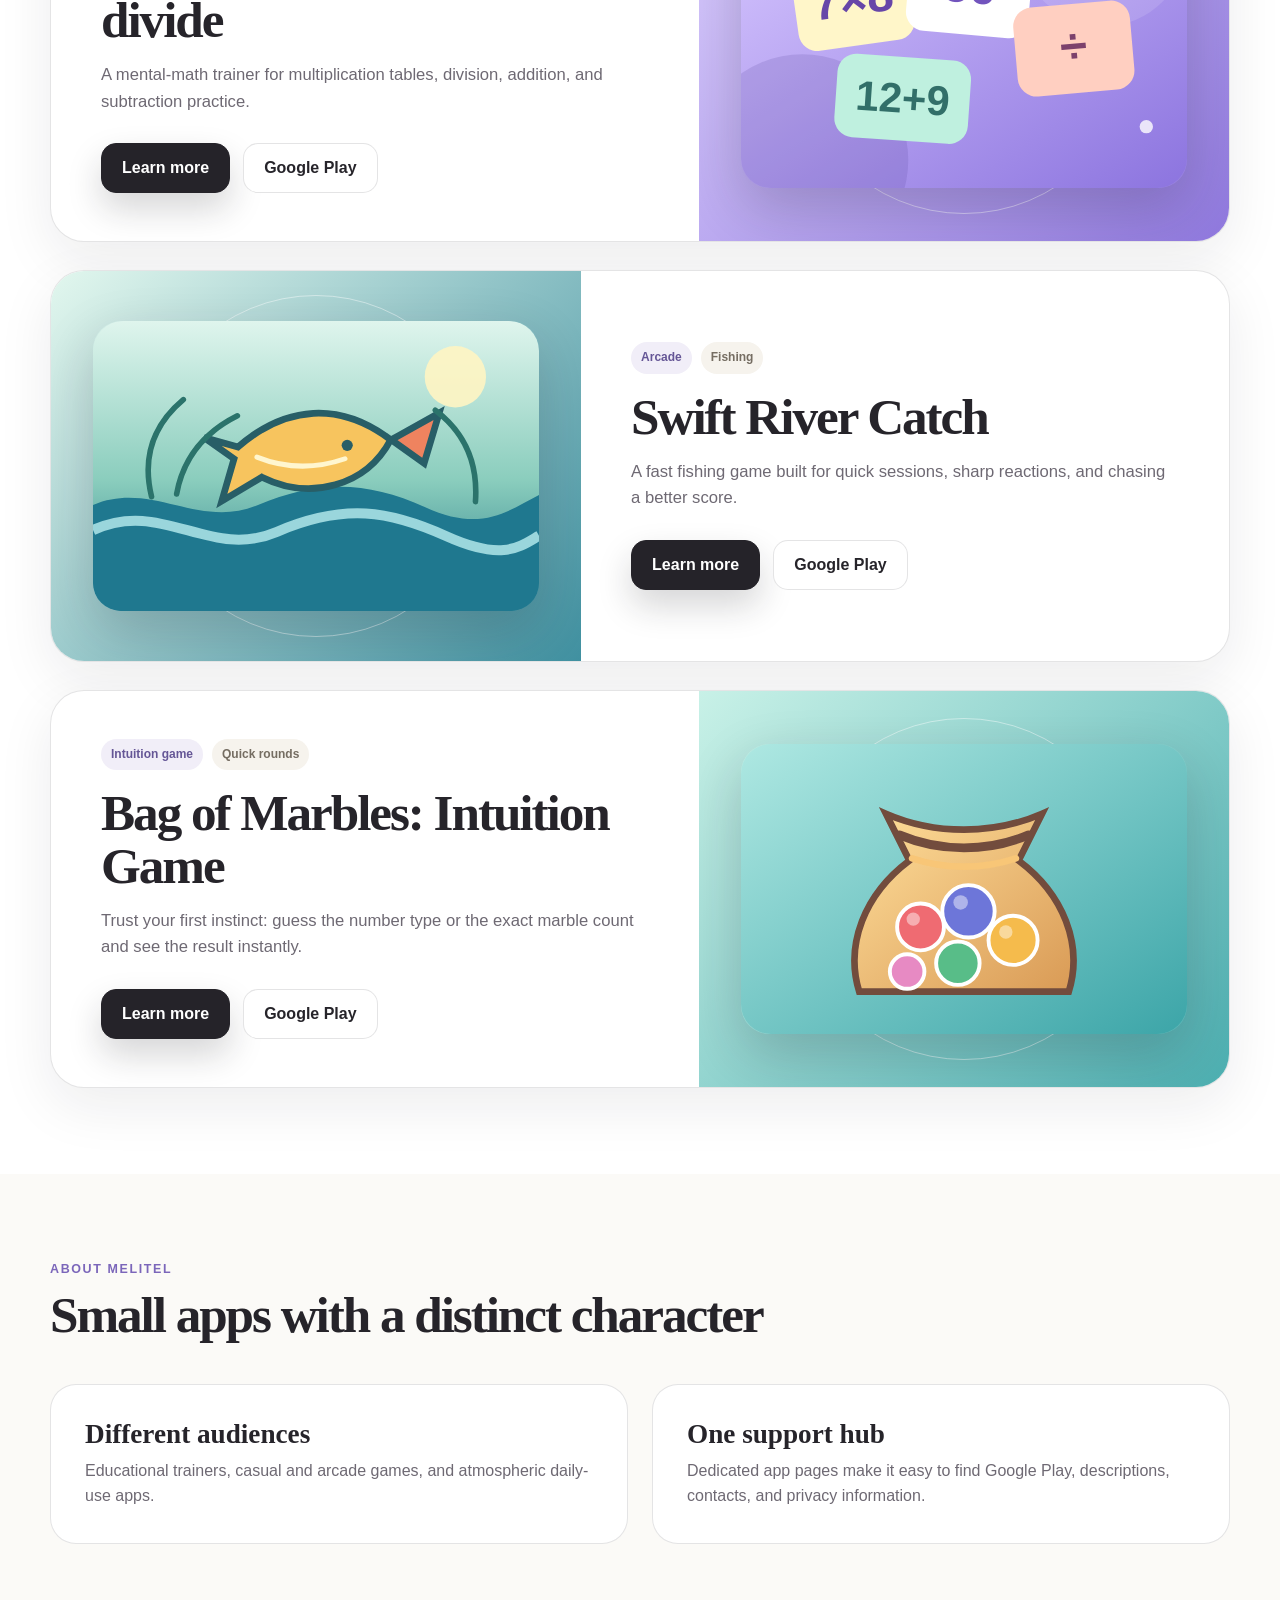
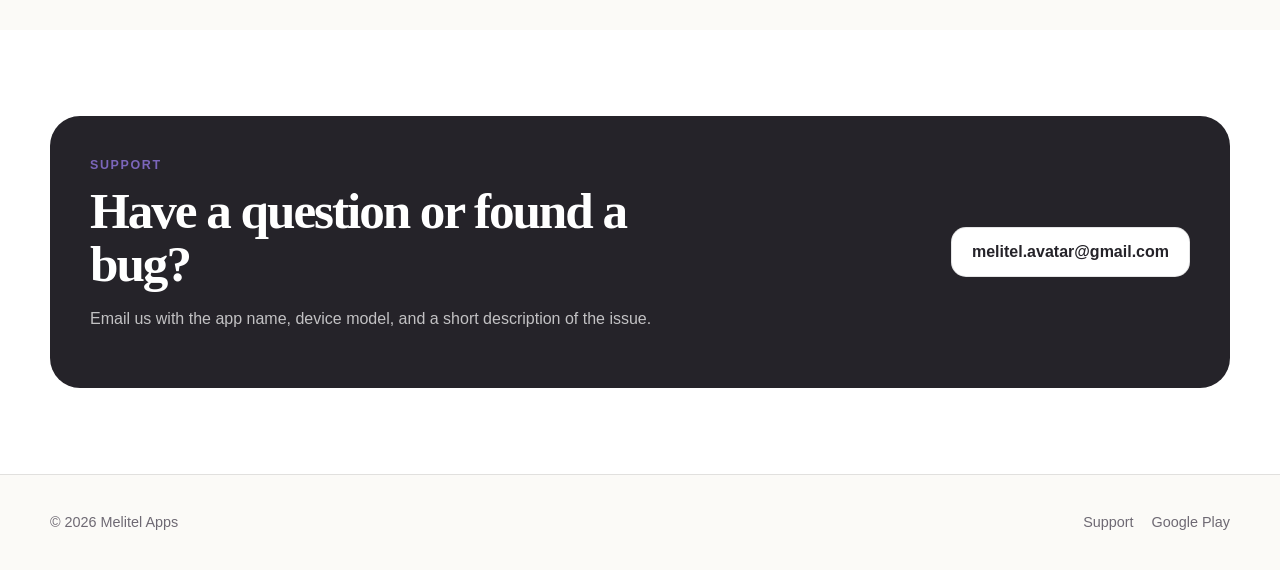
==== commit 6224b7d4: "BoM rebrending" ====
--- a/index.html
+++ b/index.html
@@ -18,7 +18,7 @@
           content="Melitel Apps">
 
     <meta property="og:description"
-          content="Застосунки й ігри для навчання, логіки, натхнення та коротких перерв.">
+          content="Застосунки й ігри для навчання, інтуїції, натхнення та коротких перерв.">
 
     <meta property="og:type"
           content="website">
@@ -267,8 +267,8 @@
 
 
                     <!-- =====================================
-                         Kyiv's Fortune Teller
-                         ===================================== -->
+         Kyiv's Fortune Teller
+         ===================================== -->
 
                     <article class="app-banner fortune reveal">
 
@@ -338,8 +338,8 @@
 
 
                     <!-- =====================================
-                         Mental Math
-                         ===================================== -->
+         Mental Math
+         ===================================== -->
 
                     <article class="app-banner math reveal">
 
@@ -409,8 +409,8 @@
 
 
                     <!-- =====================================
-                         Swift River Catch
-                         ===================================== -->
+         Swift River Catch
+         ===================================== -->
 
                     <article class="app-banner river reveal">
 
@@ -479,15 +479,15 @@
 
 
                     <!-- =====================================
-                         Count Master
-                         ===================================== -->
+                    Bag of Marbles
+                    ===================================== -->
 
                     <article class="app-banner count reveal">
 
                         <div class="banner-art">
 
                             <img src="assets/illustrations/count.svg"
-                                 alt="Ілюстрація мішечка з кульками">
+                                 alt="Ілюстрація гри Bag of Marbles">
 
                         </div>
 
@@ -497,9 +497,9 @@
                             <div class="app-meta">
 
                                 <span class="pill"
-                                      data-uk="Логічна гра"
-                                      data-en="Logic game">
-                                    Логічна гра
+                                      data-uk="Гра на інтуїцію"
+                                      data-en="Intuition game">
+                                    Гра на інтуїцію
                                 </span>
 
 
@@ -512,14 +512,15 @@
                             </div>
 
 
-                            <h3>
-                                Count Master: Bag of Marbles
+                            <h3 data-uk="Bag of Marbles: Інтуїція"
+                                data-en="Bag of Marbles: Intuition Game">
+                                Bag of Marbles: Інтуїція
                             </h3>
 
 
-                            <p data-uk="Вгадайте кількість кульок у мішечку, оберіть правильну відповідь і підтримуйте серію без помилок."
-                               data-en="Guess how many marbles are in the bag, choose the right answer, and keep your streak alive.">
-                                Вгадайте кількість кульок у мішечку, оберіть правильну відповідь і підтримуйте серію без помилок.
+                            <p data-uk="Довіряйте першому відчуттю: вгадуйте тип числа або точну кількість кульок і одразу перевіряйте результат."
+                               data-en="Trust your first instinct: guess the number type or the exact marble count and see the result instantly.">
+                                Довіряйте першому відчуттю: вгадуйте тип числа або точну кількість кульок і одразу перевіряйте результат.
                             </p>
 
 
@@ -593,9 +594,9 @@
                         </h3>
 
 
-                        <p data-uk="Освітні тренажери, логічні й аркадні ігри та атмосферні щоденні застосунки."
-                           data-en="Educational trainers, logic and arcade games, and atmospheric daily-use apps.">
-                            Освітні тренажери, логічні й аркадні ігри та атмосферні щоденні застосунки.
+                        <p data-uk="Освітні тренажери, казуальні й аркадні ігри та атмосферні щоденні застосунки."
+                           data-en="Educational trainers, casual and arcade games, and atmospheric daily-use apps.">
+                            Освітні тренажери, казуальні й аркадні ігри та атмосферні щоденні застосунки.
                         </p>
 
                     </article>
--- a/styles.css
+++ b/styles.css
@@ -1000,6 +1000,75 @@
     box-shadow: 0 14px 36px rgba(0, 0, 0, 0.32);
 }
 
+/* =========================================================
+   Mental Math screenshots
+   ========================================================= */
+
+.math-screen-grid {
+    grid-template-columns: repeat(4, 1fr);
+    max-width: 980px;
+    margin-left: auto;
+    margin-right: auto;
+    gap: 20px;
+}
+
+/* =========================================================
+   Count Master promo gallery
+   ========================================================= */
+
+.count-promo-grid {
+    display: grid;
+    grid-template-columns: repeat(3, minmax(0, 1fr));
+    gap: 24px;
+    align-items: start;
+}
+
+
+    .count-promo-grid img {
+        display: block;
+        width: 100%;
+        height: auto;
+        border-radius: 28px;
+        border: 6px solid var(--paper);
+        box-shadow: 0 18px 48px rgba(30, 27, 35, 0.16);
+        transition: transform 0.22s ease, border-color 0.22s ease, box-shadow 0.22s ease;
+    }
+
+
+        .count-promo-grid img:hover {
+            transform: translateY(-5px);
+        }
+
+
+html[data-theme="dark"]
+.count-promo-grid img {
+    box-shadow: 0 18px 48px rgba(0, 0, 0, 0.34);
+}
+
+
+@media (max-width: 920px) {
+
+    .count-promo-grid {
+        grid-template-columns: repeat(2, minmax(0, 1fr));
+    }
+}
+
+
+@media (max-width: 620px) {
+
+    .count-promo-grid {
+        grid-template-columns: 1fr;
+        gap: 18px;
+    }
+
+
+        .count-promo-grid img {
+            max-width: 430px;
+            margin-left: auto;
+            margin-right: auto;
+        }
+}
+
 
 
 /* =========================================================
@@ -1129,6 +1198,11 @@
 
 @media (max-width: 920px) {
 
+    .math-screen-grid {
+        grid-template-columns: repeat(2, 1fr);
+        max-width: 620px;
+    }
+
     .main-nav {
         display: none;
     }
@@ -1192,6 +1266,11 @@
    ========================================================= */
 
 @media (max-width: 620px) {
+
+    .math-screen-grid {
+        grid-template-columns: repeat(2, 1fr);
+        gap: 12px;
+    }
 
     .container {
         width: min( calc(100% - 24px), var(--container) );
